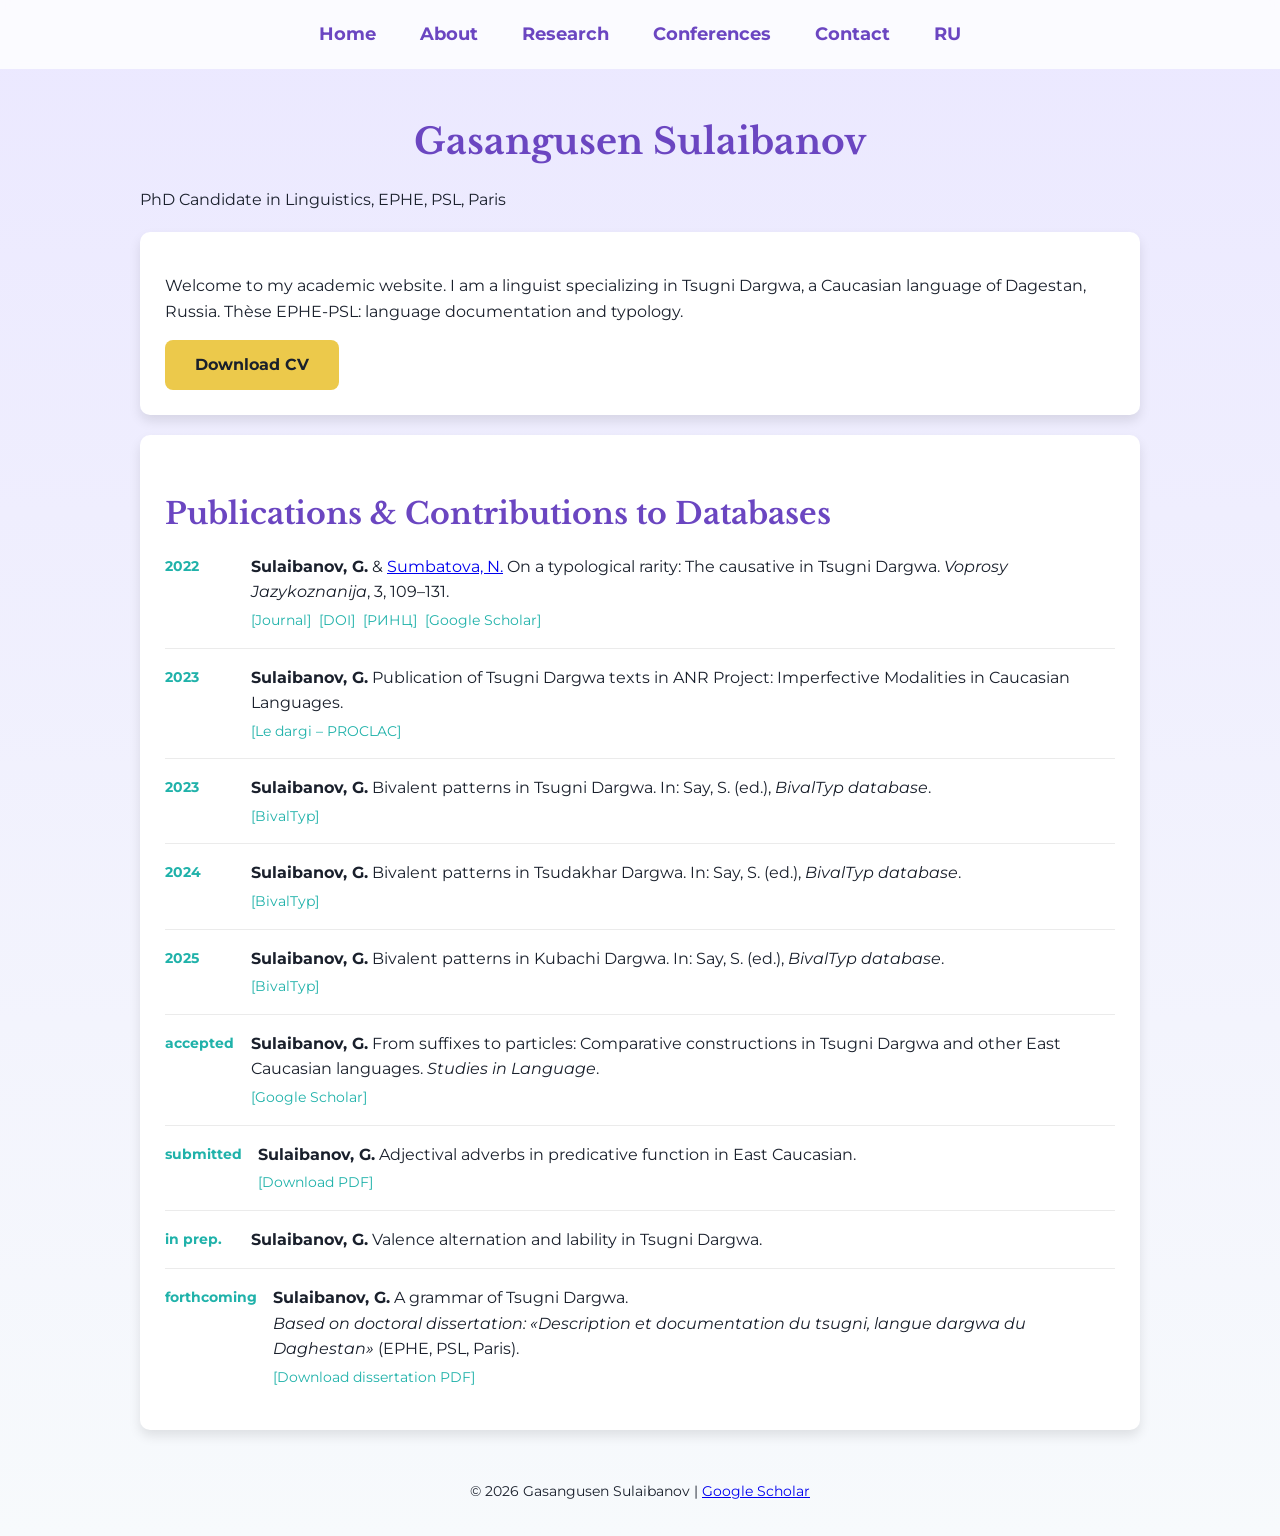
==== index.html @ 31220735 "Update index.html" ====
<!DOCTYPE html>
<html lang="en">
<head>
    <meta charset="UTF-8">
    <meta name="viewport" content="width=device-width, initial-scale=1.0">
    <title>Gasangusen Sulaibanov - Linguist, Tsugni Dargwa</title>
    <meta name="description" content="Gasangusen Sulaibanov PhD EPHE-PSL Paris Tsugni Dargwa linguist. Thèse documentation Dagestan. Publications causative Voprosy jazykoznanija BivalTyp Google Scholar 242 citations.">
    <meta name="keywords" content="Gasangusen Sulaibanov,Tsugni Dargwa,лингвист Дагестан,EPHE PSL,Восточно-Кавказские,Dargwa grammar">
    <meta property="og:title" content="Gasangusen Sulaibanov | Linguiste Tsugni Dargwa EPHE-PSL">
    <meta property="og:description" content="Doctorant EPHE-PSL thèse tsugni Daghestan. EPHE Paris linguist East Caucasian.">
    <meta property="og:url" content="https://gasik10.github.io/Gasangusen-Sulaibanov/">
    <link rel="canonical" href="https://gasik10.github.io/Gasangusen-Sulaibanov/">
    <link rel="stylesheet" href="css/style.css">
</head>
<body>
    <nav>
        <a href="index.html">Home</a>
        <a href="about.html">About</a>
        <a href="research.html">Research</a>
        <a href="conferences.html">Conferences</a>
        <a href="contact.html">Contact</a>
        <a href="#" class="lang">RU</a>
    </nav>
    <div class="container">
        <header>
            <h1>Gasangusen Sulaibanov</h1>
            <p>PhD Candidate in Linguistics, EPHE, PSL, Paris</p>
        </header>
        <main>
            <section class="card">
                <p>Welcome to my academic website. I am a linguist specializing in Tsugni Dargwa, a Caucasian language of Dagestan, Russia. Thèse EPHE-PSL: language documentation and typology.</p>
                <a href="cv.pdf" class="button">Download CV</a>
            </section>

            <section class="card" id="publications">
                <h2>Publications & Contributions to Databases</h2>
                <ul class="pub-list">

                    <li>
                        <span class="pub-year">2022</span>
                        <div class="pub-info">
                            <strong>Sulaibanov, G.</strong> &amp; <a href="https://vja.ruslang.ru/en/authors/2359" target="_blank">Sumbatova, N.</a> On a typological rarity: The causative in Tsugni Dargwa. <em>Voprosy Jazykoznanija</em>, 3, 109–131.
                            <div class="pub-links">
                                <a href="https://vja.ruslang.ru/en/archive/2022-3/109-131" target="_blank">[Journal]</a>
                                <a href="https://doi.org/10.31857/0373-658X.2022.3.109-131" target="_blank">[DOI]</a>
                                <a href="https://elibrary.ru/item.asp?id=48551007" target="_blank">[РИНЦ]</a>
                                <a href="https://scholar.google.com/citations?user=ktXs8KIAAAAJ" target="_blank">[Google Scholar]</a>
                            </div>
                        </div>
                    </li>

                    <li>
                        <span class="pub-year">2023</span>
                        <div class="pub-info">
                            <strong>Sulaibanov, G.</strong> Publication of Tsugni Dargwa texts in ANR Project: Imperfective Modalities in Caucasian Languages.
                            <div class="pub-links">
                                <a href="https://proclac.cnrs.fr/projets/projets-turcaucase/immocal/dargi/" target="_blank">[Le dargi – PROCLAC]</a>
                            </div>
                        </div>
                    </li>

                    <li>
                        <span class="pub-year">2023</span>
                        <div class="pub-info">
                            <strong>Sulaibanov, G.</strong> Bivalent patterns in Tsugni Dargwa. In: Say, S. (ed.), <em>BivalTyp database</em>.
                            <div class="pub-links">
                                <a href="https://bivaltyp.info/languages/descriptions/Dargwa_Tsugni.html" target="_blank">[BivalTyp]</a>
                            </div>
                        </div>
                    </li>

                    <li>
                        <span class="pub-year">2024</span>
                        <div class="pub-info">
                            <strong>Sulaibanov, G.</strong> Bivalent patterns in Tsudakhar Dargwa. In: Say, S. (ed.), <em>BivalTyp database</em>.
                            <div class="pub-links">
                                <a href="https://bivaltyp.info/languages/descriptions/Dargwa_Tsudakhar.html" target="_blank">[BivalTyp]</a>
                            </div>
                        </div>
                    </li>

                    <li>
                        <span class="pub-year">2025</span>
                        <div class="pub-info">
                            <strong>Sulaibanov, G.</strong> Bivalent patterns in Kubachi Dargwa. In: Say, S. (ed.), <em>BivalTyp database</em>.
                            <div class="pub-links">
                                <a href="https://bivaltyp.info/languages/descriptions/Dargwa_Kubachi.html" target="_blank">[BivalTyp]</a>
                            </div>
                        </div>
                    </li>

                    <li>
                        <span class="pub-year">accepted</span>
                        <div class="pub-info">
                            <strong>Sulaibanov, G.</strong> From suffixes to particles: Comparative constructions in Tsugni Dargwa and other East Caucasian languages. <em>Studies in Language</em>.
                            <div class="pub-links">
                                <a href="https://scholar.google.com/citations?user=ktXs8KIAAAAJ" target="_blank">[Google Scholar]</a>
                            </div>
                        </div>
                    </li>

                    <li>
                        <span class="pub-year">submitted</span>
                        <div class="pub-info">
                            <strong>Sulaibanov, G.</strong> Adjectival adverbs in predicative function in East Caucasian.
                            <div class="pub-links">
                                <a href="adjectival-adverbs.pdf" target="_blank">[Download PDF]</a>
                            </div>
                        </div>
                    </li>

                    <li>
                        <span class="pub-year">in prep.</span>
                        <div class="pub-info">
                            <strong>Sulaibanov, G.</strong> Valence alternation and lability in Tsugni Dargwa.
                        </div>
                    </li>

                    <li>
                        <span class="pub-year">forthcoming</span>
                        <div class="pub-info">
                            <strong>Sulaibanov, G.</strong> A grammar of Tsugni Dargwa.
                            <br><em>Based on doctoral dissertation: «Description et documentation du tsugni, langue dargwa du Daghestan»</em> (EPHE, PSL, Paris).
                            <div class="pub-links">
                                <a href="thesis.pdf" target="_blank">[Download dissertation PDF]</a>
                            </div>
                        </div>
                    </li>

                </ul>
            </section>
        </main>
        <footer>
            <p>© 2026 Gasangusen Sulaibanov | <a href="https://scholar.google.com/citations?user=ktXs8KIAAAAJ">Google Scholar</a></p>
        </footer>
    </div>

    <style>
        #publications h2 { margin-bottom: 1rem; }
        .pub-list { list-style:none; padding:0; display:flex; flex-direction:column; gap:1rem; }
        .pub-list li { display:flex; gap:1rem; padding-bottom:1rem; border-bottom:1px solid rgba(0,0,0,0.08); }
        .pub-list li:last-child { border-bottom:none; padding-bottom:0; }
        .pub-year { font-weight:bold; color:#20b2aa; min-width:70px; padding-top:2px; font-size:0.85rem; }
        .pub-info { flex:1; line-height:1.6; }
        .pub-links { margin-top:0.3rem; display:flex; gap:0.5rem; flex-wrap:wrap; }
        .pub-links a { font-size:0.85rem; color:#20b2aa; text-decoration:none; }
        .pub-links a:hover { text-decoration:underline; }
    </style>
</body>
</html>
---- css/style.css ----
/* Подключаем Google Fonts */
@import url('https://fonts.googleapis.com/css2?family=Montserrat:wght@400;700&family=Libre+Baskerville:wght@400;700&display=swap');

/* Общие стили */
body {
    font-family: 'Montserrat', sans-serif;
    background: linear-gradient(to bottom, #EBE8FF, #F7FAFC);
    color: #1A202C;
    margin: 0;
    padding: 0;
    line-height: 1.6;
}

/* Контейнер */
.container {
    max-width: 1000px;
    margin: 0 auto;
    padding: 20px;
}

/* Заголовки */
h1, h2 {
    font-family: 'Libre Baskerville', serif;
    color: #6B46C1;
}
h1 {
    font-size: 36px;
    text-align: center;
    margin-bottom: 10px;
}
h2 {
    font-size: 30px;
    margin-top: 30px;
}

/* Навигация */
nav {
    text-align: center;
    padding: 20px 0;
    background: rgba(255, 255, 255, 0.8);
    backdrop-filter: blur(5px);
    -webkit-backdrop-filter: blur(5px);
    position: sticky;
    top: 0;
    z-index: 100;
}
nav a {
    font-family: 'Montserrat', sans-serif;
    color: #6B46C1;
    text-decoration: none;
    margin: 0 20px;
    font-size: 18px;
    font-weight: 700;
    transition: color 0.3s, border-bottom 0.3s;
}
nav a:hover {
    color: #9F7AEA;
    border-bottom: 2px solid #9F7AEA;
}

/* Кнопка */
.button {
    display: inline-block;
    background-color: #ECC94B;
    color: #1A202C;
    padding: 12px 30px;
    border-radius: 8px;
    text-decoration: none;
    font-family: 'Montserrat', sans-serif;
    font-weight: 700;
    transition: background-color 0.3s, transform 0.2s, box-shadow 0.3s;
}
.button:hover {
    background-color: #F6E05E;
    transform: scale(1.05);
    box-shadow: 0 4px 12px rgba(0, 0, 0, 0.2);
}

/* Карточки */
.card {
    background-color: #FFFFFF;
    padding: 25px;
    margin: 20px 0;
    border-radius: 10px;
    box-shadow: 0 6px 12px rgba(0, 0, 0, 0.1);
}

/* Футер */
footer {
    text-align: center;
    margin-top: 50px;
    color: #1A202C;
    font-size: 14px;
}

/* Мобильная версия */
@media (max-width: 600px) {
    .container {
        padding: 15px;
    }
    nav {
        display: flex;
        flex-direction: column;
        padding: 15px;
    }
    nav a {
        margin: 10px 0;
        font-size: 16px;
    }
    h1 {
        font-size: 32px;
    }
    h2 {
        font-size: 26px;
    }
    .button {
        width: 100%;
        text-align: center;
        padding: 12px;
    }
    .card {
        padding: 15px;
    }
}
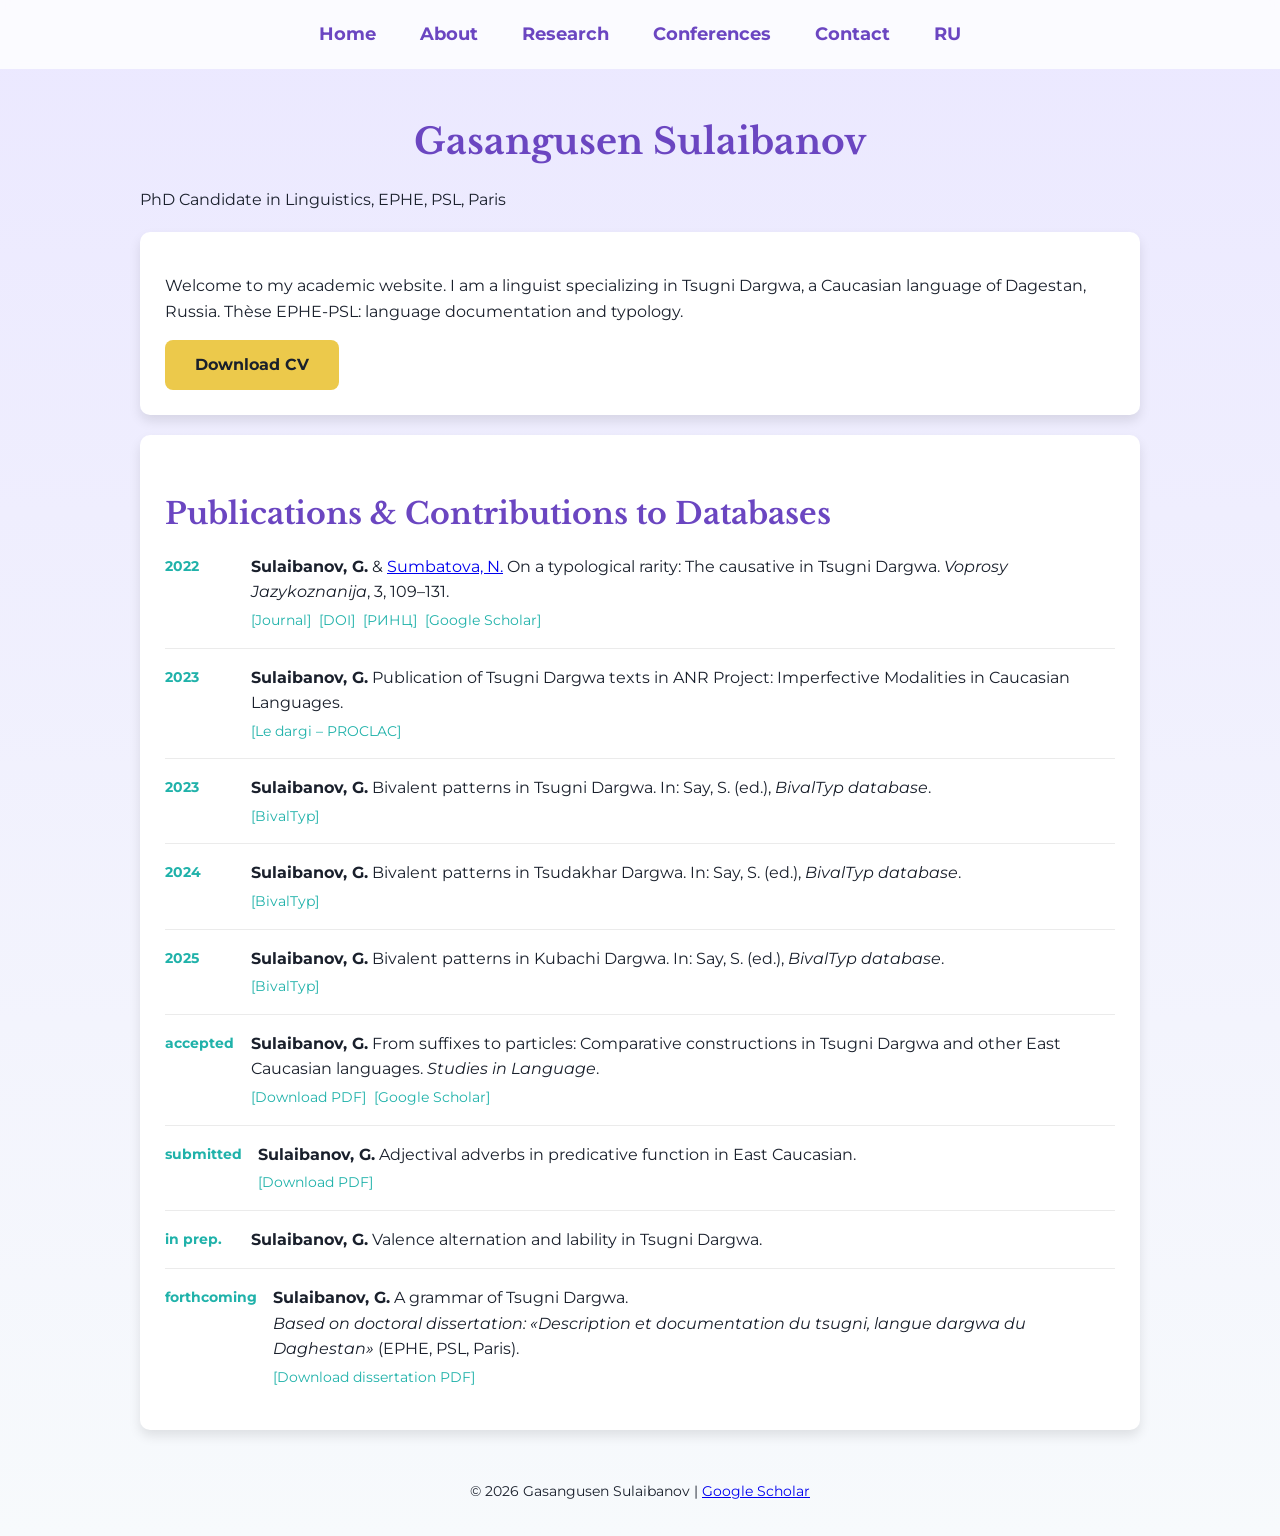
==== commit c83154c3: "Add download link for comparative constructions PDF" ====
--- a/index.html
+++ b/index.html
@@ -94,6 +94,7 @@
                         <div class="pub-info">
                             <strong>Sulaibanov, G.</strong> From suffixes to particles: Comparative constructions in Tsugni Dargwa and other East Caucasian languages. <em>Studies in Language</em>.
                             <div class="pub-links">
+                                <a href="comparative-constructions.pdf" target="_blank">[Download PDF]</a>
                                 <a href="https://scholar.google.com/citations?user=ktXs8KIAAAAJ" target="_blank">[Google Scholar]</a>
                             </div>
                         </div>
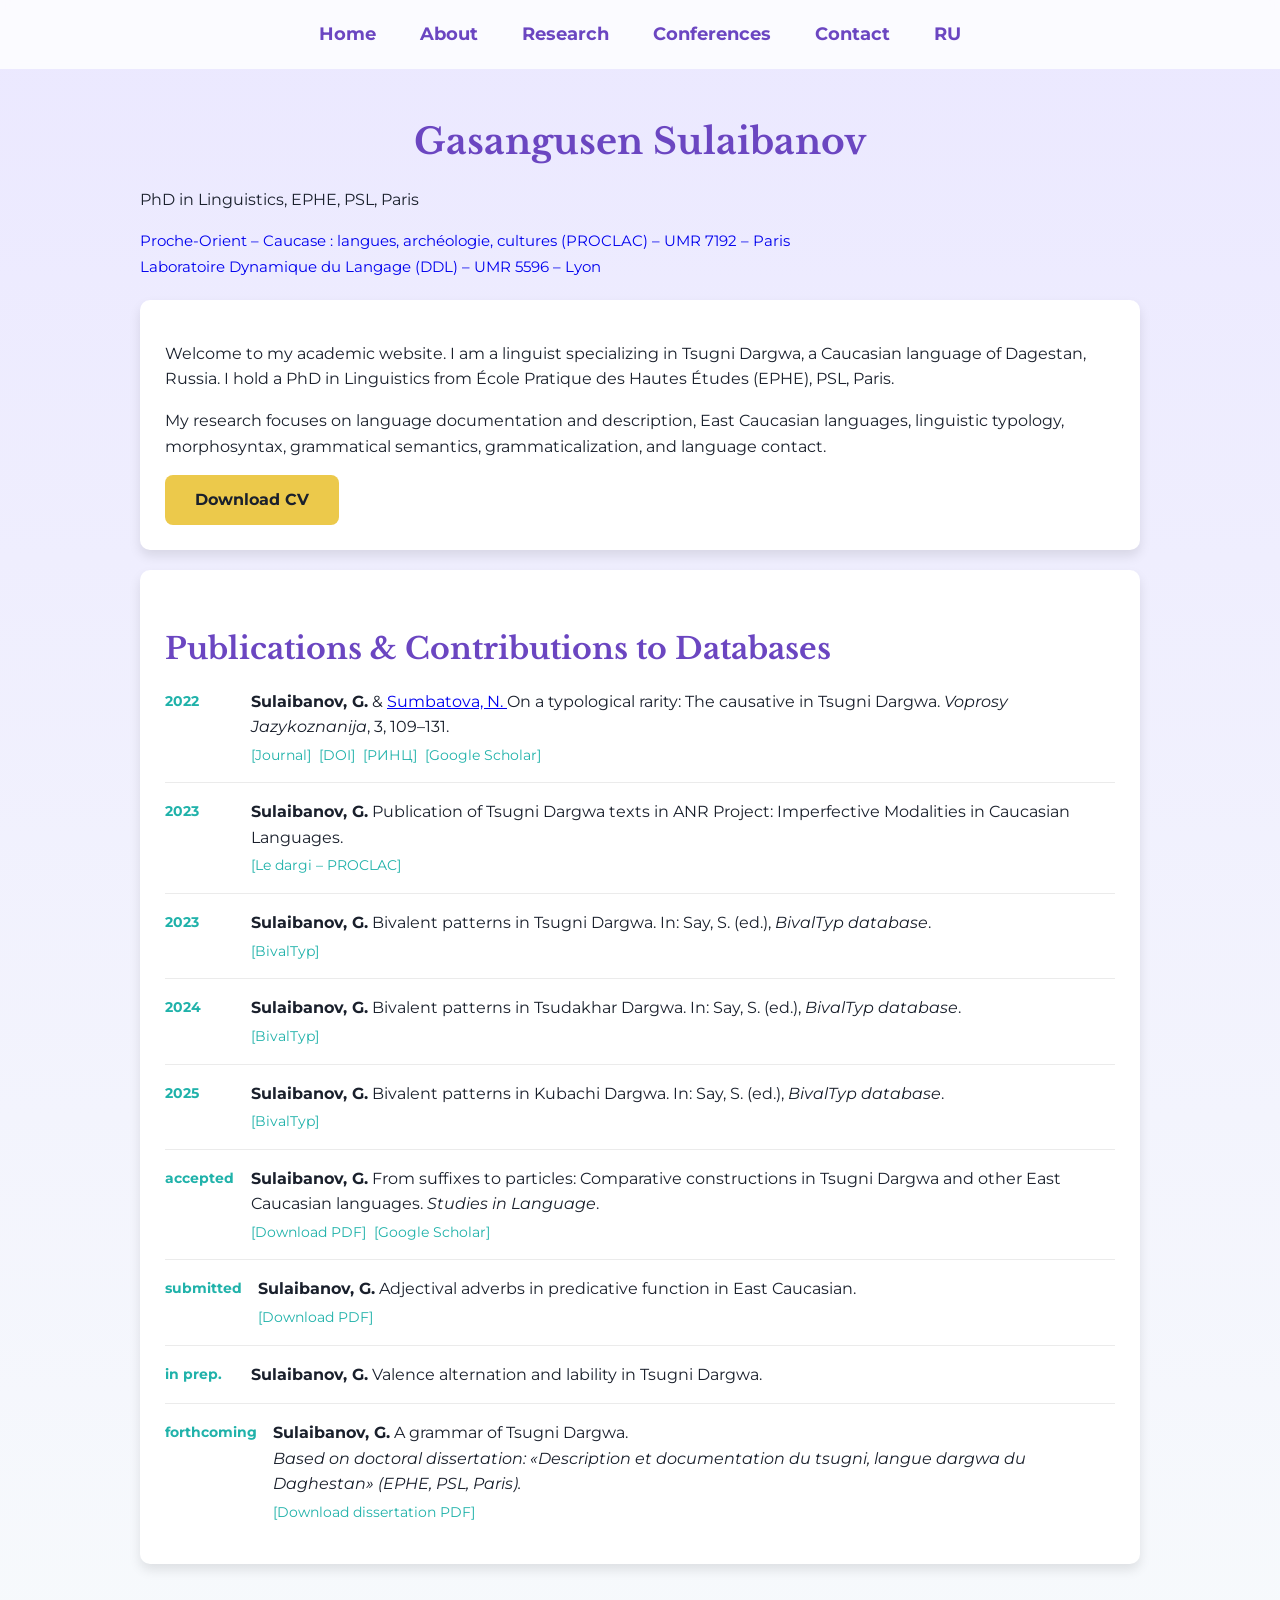
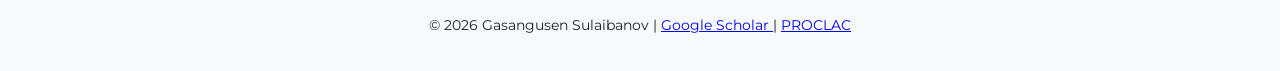
==== commit dab4615c: "Enhance SEO and update publication details in index.html Updated meta tags for better SEO and clarit" ====
--- a/index.html
+++ b/index.html
@@ -3,16 +3,26 @@
 <head>
     <meta charset="UTF-8">
     <meta name="viewport" content="width=device-width, initial-scale=1.0">
+
     <title>Gasangusen Sulaibanov - Linguist, Tsugni Dargwa</title>
-    <meta name="description" content="Gasangusen Sulaibanov PhD EPHE-PSL Paris Tsugni Dargwa linguist. Thèse documentation Dagestan. Publications causative Voprosy jazykoznanija BivalTyp Google Scholar 242 citations.">
-    <meta name="keywords" content="Gasangusen Sulaibanov,Tsugni Dargwa,лингвист Дагестан,EPHE PSL,Восточно-Кавказские,Dargwa grammar">
-    <meta property="og:title" content="Gasangusen Sulaibanov | Linguiste Tsugni Dargwa EPHE-PSL">
-    <meta property="og:description" content="Doctorant EPHE-PSL thèse tsugni Daghestan. EPHE Paris linguist East Caucasian.">
+
+    <meta name="description" content="Gasangusen Sulaibanov, PhD in Linguistics, EPHE, PSL, Paris. Linguist specializing in Tsugni Dargwa and East Caucasian languages. Affiliated with PROCLAC (UMR 7192), Paris, and Laboratoire Dynamique du Langage (DDL, UMR 5596), Lyon.">
+
+    <meta name="keywords" content="Gasangusen Sulaibanov, Tsugni Dargwa, linguist, Dagestan, EPHE, PSL, PROCLAC, DDL, East Caucasian languages, Dargwa grammar, language documentation">
+
+    <meta property="og:title" content="Gasangusen Sulaibanov | Linguist, Tsugni Dargwa">
+
+    <meta property="og:description" content="Gasangusen Sulaibanov, PhD in Linguistics, EPHE, PSL, Paris. Research on Tsugni Dargwa, East Caucasian languages, language documentation and linguistic typology.">
+
     <meta property="og:url" content="https://gasik10.github.io/Gasangusen-Sulaibanov/">
+
     <link rel="canonical" href="https://gasik10.github.io/Gasangusen-Sulaibanov/">
+
     <link rel="stylesheet" href="css/style.css">
 </head>
+
 <body>
+
     <nav>
         <a href="index.html">Home</a>
         <a href="about.html">About</a>
@@ -21,131 +31,320 @@
         <a href="contact.html">Contact</a>
         <a href="#" class="lang">RU</a>
     </nav>
+
     <div class="container">
+
         <header>
             <h1>Gasangusen Sulaibanov</h1>
-            <p>PhD Candidate in Linguistics, EPHE, PSL, Paris</p>
+
+            <p>
+                PhD in Linguistics, EPHE, PSL, Paris
+            </p>
+
+            <p class="affiliations">
+                <a href="https://proclac.cnrs.fr/" target="_blank" rel="noopener noreferrer">
+                    Proche-Orient – Caucase : langues, archéologie, cultures (PROCLAC) – UMR 7192 – Paris
+                </a>
+                <br>
+
+                <a href="https://ddl.cnrs.fr/" target="_blank" rel="noopener noreferrer">
+                    Laboratoire Dynamique du Langage (DDL) – UMR 5596 – Lyon
+                </a>
+            </p>
         </header>
+
         <main>
+
             <section class="card">
-                <p>Welcome to my academic website. I am a linguist specializing in Tsugni Dargwa, a Caucasian language of Dagestan, Russia. Thèse EPHE-PSL: language documentation and typology.</p>
+
+                <p>
+                    Welcome to my academic website. I am a linguist specializing in Tsugni Dargwa,
+                    a Caucasian language of Dagestan, Russia. I hold a PhD in Linguistics from
+                    École Pratique des Hautes Études (EPHE), PSL, Paris.
+                </p>
+
+                <p>
+                    My research focuses on language documentation and description, East Caucasian
+                    languages, linguistic typology, morphosyntax, grammatical semantics,
+                    grammaticalization, and language contact.
+                </p>
+
                 <a href="cv.pdf" class="button">Download CV</a>
+
             </section>
 
+
             <section class="card" id="publications">
+
                 <h2>Publications & Contributions to Databases</h2>
+
                 <ul class="pub-list">
 
                     <li>
                         <span class="pub-year">2022</span>
-                        <div class="pub-info">
-                            <strong>Sulaibanov, G.</strong> &amp; <a href="https://vja.ruslang.ru/en/authors/2359" target="_blank">Sumbatova, N.</a> On a typological rarity: The causative in Tsugni Dargwa. <em>Voprosy Jazykoznanija</em>, 3, 109–131.
-                            <div class="pub-links">
-                                <a href="https://vja.ruslang.ru/en/archive/2022-3/109-131" target="_blank">[Journal]</a>
-                                <a href="https://doi.org/10.31857/0373-658X.2022.3.109-131" target="_blank">[DOI]</a>
-                                <a href="https://elibrary.ru/item.asp?id=48551007" target="_blank">[РИНЦ]</a>
-                                <a href="https://scholar.google.com/citations?user=ktXs8KIAAAAJ" target="_blank">[Google Scholar]</a>
-                            </div>
-                        </div>
-                    </li>
+
+                        <div class="pub-info">
+                            <strong>Sulaibanov, G.</strong> &amp;
+                            <a href="https://vja.ruslang.ru/en/authors/2359" target="_blank" rel="noopener noreferrer">
+                                Sumbatova, N.
+                            </a>
+                            On a typological rarity: The causative in Tsugni Dargwa.
+                            <em>Voprosy Jazykoznanija</em>, 3, 109–131.
+
+                            <div class="pub-links">
+                                <a href="https://vja.ruslang.ru/en/archive/2022-3/109-131" target="_blank" rel="noopener noreferrer">
+                                    [Journal]
+                                </a>
+
+                                <a href="https://doi.org/10.31857/0373-658X.2022.3.109-131" target="_blank" rel="noopener noreferrer">
+                                    [DOI]
+                                </a>
+
+                                <a href="https://elibrary.ru/item.asp?id=48551007" target="_blank" rel="noopener noreferrer">
+                                    [РИНЦ]
+                                </a>
+
+                                <a href="https://scholar.google.com/citations?user=ktXs8KIAAAAJ" target="_blank" rel="noopener noreferrer">
+                                    [Google Scholar]
+                                </a>
+                            </div>
+                        </div>
+                    </li>
+
 
                     <li>
                         <span class="pub-year">2023</span>
-                        <div class="pub-info">
-                            <strong>Sulaibanov, G.</strong> Publication of Tsugni Dargwa texts in ANR Project: Imperfective Modalities in Caucasian Languages.
-                            <div class="pub-links">
-                                <a href="https://proclac.cnrs.fr/projets/projets-turcaucase/immocal/dargi/" target="_blank">[Le dargi – PROCLAC]</a>
-                            </div>
-                        </div>
-                    </li>
+
+                        <div class="pub-info">
+                            <strong>Sulaibanov, G.</strong>
+                            Publication of Tsugni Dargwa texts in ANR Project:
+                            Imperfective Modalities in Caucasian Languages.
+
+                            <div class="pub-links">
+                                <a href="https://proclac.cnrs.fr/projets/projets-turcaucase/immocal/dargi/" target="_blank" rel="noopener noreferrer">
+                                    [Le dargi – PROCLAC]
+                                </a>
+                            </div>
+                        </div>
+                    </li>
+
 
                     <li>
                         <span class="pub-year">2023</span>
-                        <div class="pub-info">
-                            <strong>Sulaibanov, G.</strong> Bivalent patterns in Tsugni Dargwa. In: Say, S. (ed.), <em>BivalTyp database</em>.
-                            <div class="pub-links">
-                                <a href="https://bivaltyp.info/languages/descriptions/Dargwa_Tsugni.html" target="_blank">[BivalTyp]</a>
-                            </div>
-                        </div>
-                    </li>
+
+                        <div class="pub-info">
+                            <strong>Sulaibanov, G.</strong>
+                            Bivalent patterns in Tsugni Dargwa.
+                            In: Say, S. (ed.), <em>BivalTyp database</em>.
+
+                            <div class="pub-links">
+                                <a href="https://bivaltyp.info/languages/descriptions/Dargwa_Tsugni.html" target="_blank" rel="noopener noreferrer">
+                                    [BivalTyp]
+                                </a>
+                            </div>
+                        </div>
+                    </li>
+
 
                     <li>
                         <span class="pub-year">2024</span>
-                        <div class="pub-info">
-                            <strong>Sulaibanov, G.</strong> Bivalent patterns in Tsudakhar Dargwa. In: Say, S. (ed.), <em>BivalTyp database</em>.
-                            <div class="pub-links">
-                                <a href="https://bivaltyp.info/languages/descriptions/Dargwa_Tsudakhar.html" target="_blank">[BivalTyp]</a>
-                            </div>
-                        </div>
-                    </li>
+
+                        <div class="pub-info">
+                            <strong>Sulaibanov, G.</strong>
+                            Bivalent patterns in Tsudakhar Dargwa.
+                            In: Say, S. (ed.), <em>BivalTyp database</em>.
+
+                            <div class="pub-links">
+                                <a href="https://bivaltyp.info/languages/descriptions/Dargwa_Tsudakhar.html" target="_blank" rel="noopener noreferrer">
+                                    [BivalTyp]
+                                </a>
+                            </div>
+                        </div>
+                    </li>
+
 
                     <li>
                         <span class="pub-year">2025</span>
-                        <div class="pub-info">
-                            <strong>Sulaibanov, G.</strong> Bivalent patterns in Kubachi Dargwa. In: Say, S. (ed.), <em>BivalTyp database</em>.
-                            <div class="pub-links">
-                                <a href="https://bivaltyp.info/languages/descriptions/Dargwa_Kubachi.html" target="_blank">[BivalTyp]</a>
-                            </div>
-                        </div>
-                    </li>
+
+                        <div class="pub-info">
+                            <strong>Sulaibanov, G.</strong>
+                            Bivalent patterns in Kubachi Dargwa.
+                            In: Say, S. (ed.), <em>BivalTyp database</em>.
+
+                            <div class="pub-links">
+                                <a href="https://bivaltyp.info/languages/descriptions/Dargwa_Kubachi.html" target="_blank" rel="noopener noreferrer">
+                                    [BivalTyp]
+                                </a>
+                            </div>
+                        </div>
+                    </li>
+
 
                     <li>
                         <span class="pub-year">accepted</span>
-                        <div class="pub-info">
-                            <strong>Sulaibanov, G.</strong> From suffixes to particles: Comparative constructions in Tsugni Dargwa and other East Caucasian languages. <em>Studies in Language</em>.
-                            <div class="pub-links">
-                                <a href="comparative-constructions.pdf" target="_blank">[Download PDF]</a>
-                                <a href="https://scholar.google.com/citations?user=ktXs8KIAAAAJ" target="_blank">[Google Scholar]</a>
-                            </div>
-                        </div>
-                    </li>
+
+                        <div class="pub-info">
+                            <strong>Sulaibanov, G.</strong>
+                            From suffixes to particles: Comparative constructions in Tsugni Dargwa
+                            and other East Caucasian languages.
+                            <em>Studies in Language</em>.
+
+                            <div class="pub-links">
+                                <a href="comparative-constructions.pdf" target="_blank" rel="noopener noreferrer">
+                                    [Download PDF]
+                                </a>
+
+                                <a href="https://scholar.google.com/citations?user=ktXs8KIAAAAJ" target="_blank" rel="noopener noreferrer">
+                                    [Google Scholar]
+                                </a>
+                            </div>
+                        </div>
+                    </li>
+
 
                     <li>
                         <span class="pub-year">submitted</span>
-                        <div class="pub-info">
-                            <strong>Sulaibanov, G.</strong> Adjectival adverbs in predicative function in East Caucasian.
-                            <div class="pub-links">
-                                <a href="adjectival-adverbs.pdf" target="_blank">[Download PDF]</a>
-                            </div>
-                        </div>
-                    </li>
+
+                        <div class="pub-info">
+                            <strong>Sulaibanov, G.</strong>
+                            Adjectival adverbs in predicative function in East Caucasian.
+
+                            <div class="pub-links">
+                                <a href="adjectival-adverbs.pdf" target="_blank" rel="noopener noreferrer">
+                                    [Download PDF]
+                                </a>
+                            </div>
+                        </div>
+                    </li>
+
 
                     <li>
                         <span class="pub-year">in prep.</span>
-                        <div class="pub-info">
-                            <strong>Sulaibanov, G.</strong> Valence alternation and lability in Tsugni Dargwa.
-                        </div>
-                    </li>
+
+                        <div class="pub-info">
+                            <strong>Sulaibanov, G.</strong>
+                            Valence alternation and lability in Tsugni Dargwa.
+                        </div>
+                    </li>
+
 
                     <li>
                         <span class="pub-year">forthcoming</span>
-                        <div class="pub-info">
-                            <strong>Sulaibanov, G.</strong> A grammar of Tsugni Dargwa.
-                            <br><em>Based on doctoral dissertation: «Description et documentation du tsugni, langue dargwa du Daghestan»</em> (EPHE, PSL, Paris).
-                            <div class="pub-links">
-                                <a href="thesis.pdf" target="_blank">[Download dissertation PDF]</a>
+
+                        <div class="pub-info">
+                            <strong>Sulaibanov, G.</strong>
+                            A grammar of Tsugni Dargwa.
+
+                            <br>
+
+                            <em>
+                                Based on doctoral dissertation:
+                                «Description et documentation du tsugni, langue dargwa du Daghestan»
+                                (EPHE, PSL, Paris).
+                            </em>
+
+                            <div class="pub-links">
+                                <a href="thesis.pdf" target="_blank" rel="noopener noreferrer">
+                                    [Download dissertation PDF]
+                                </a>
                             </div>
                         </div>
                     </li>
 
                 </ul>
+
             </section>
+
         </main>
+
+
         <footer>
-            <p>© 2026 Gasangusen Sulaibanov | <a href="https://scholar.google.com/citations?user=ktXs8KIAAAAJ">Google Scholar</a></p>
+            <p>
+                © 2026 Gasangusen Sulaibanov |
+                <a href="https://scholar.google.com/citations?user=ktXs8KIAAAAJ" target="_blank" rel="noopener noreferrer">
+                    Google Scholar
+                </a>
+                |
+                <a href="https://proclac.cnrs.fr/author/gsulaibanov/" target="_blank" rel="noopener noreferrer">
+                    PROCLAC
+                </a>
+            </p>
         </footer>
+
     </div>
 
+
     <style>
-        #publications h2 { margin-bottom: 1rem; }
-        .pub-list { list-style:none; padding:0; display:flex; flex-direction:column; gap:1rem; }
-        .pub-list li { display:flex; gap:1rem; padding-bottom:1rem; border-bottom:1px solid rgba(0,0,0,0.08); }
-        .pub-list li:last-child { border-bottom:none; padding-bottom:0; }
-        .pub-year { font-weight:bold; color:#20b2aa; min-width:70px; padding-top:2px; font-size:0.85rem; }
-        .pub-info { flex:1; line-height:1.6; }
-        .pub-links { margin-top:0.3rem; display:flex; gap:0.5rem; flex-wrap:wrap; }
-        .pub-links a { font-size:0.85rem; color:#20b2aa; text-decoration:none; }
-        .pub-links a:hover { text-decoration:underline; }
+
+        .affiliations {
+            margin-top: 0.5rem;
+            font-size: 0.95rem;
+            line-height: 1.7;
+        }
+
+        .affiliations a {
+            text-decoration: none;
+        }
+
+        .affiliations a:hover {
+            text-decoration: underline;
+        }
+
+        #publications h2 {
+            margin-bottom: 1rem;
+        }
+
+        .pub-list {
+            list-style: none;
+            padding: 0;
+            display: flex;
+            flex-direction: column;
+            gap: 1rem;
+        }
+
+        .pub-list li {
+            display: flex;
+            gap: 1rem;
+            padding-bottom: 1rem;
+            border-bottom: 1px solid rgba(0,0,0,0.08);
+        }
+
+        .pub-list li:last-child {
+            border-bottom: none;
+            padding-bottom: 0;
+        }
+
+        .pub-year {
+            font-weight: bold;
+            color: #20b2aa;
+            min-width: 70px;
+            padding-top: 2px;
+            font-size: 0.85rem;
+        }
+
+        .pub-info {
+            flex: 1;
+            line-height: 1.6;
+        }
+
+        .pub-links {
+            margin-top: 0.3rem;
+            display: flex;
+            gap: 0.5rem;
+            flex-wrap: wrap;
+        }
+
+        .pub-links a {
+            font-size: 0.85rem;
+            color: #20b2aa;
+            text-decoration: none;
+        }
+
+        .pub-links a:hover {
+            text-decoration: underline;
+        }
+
     </style>
+
 </body>
 </html>
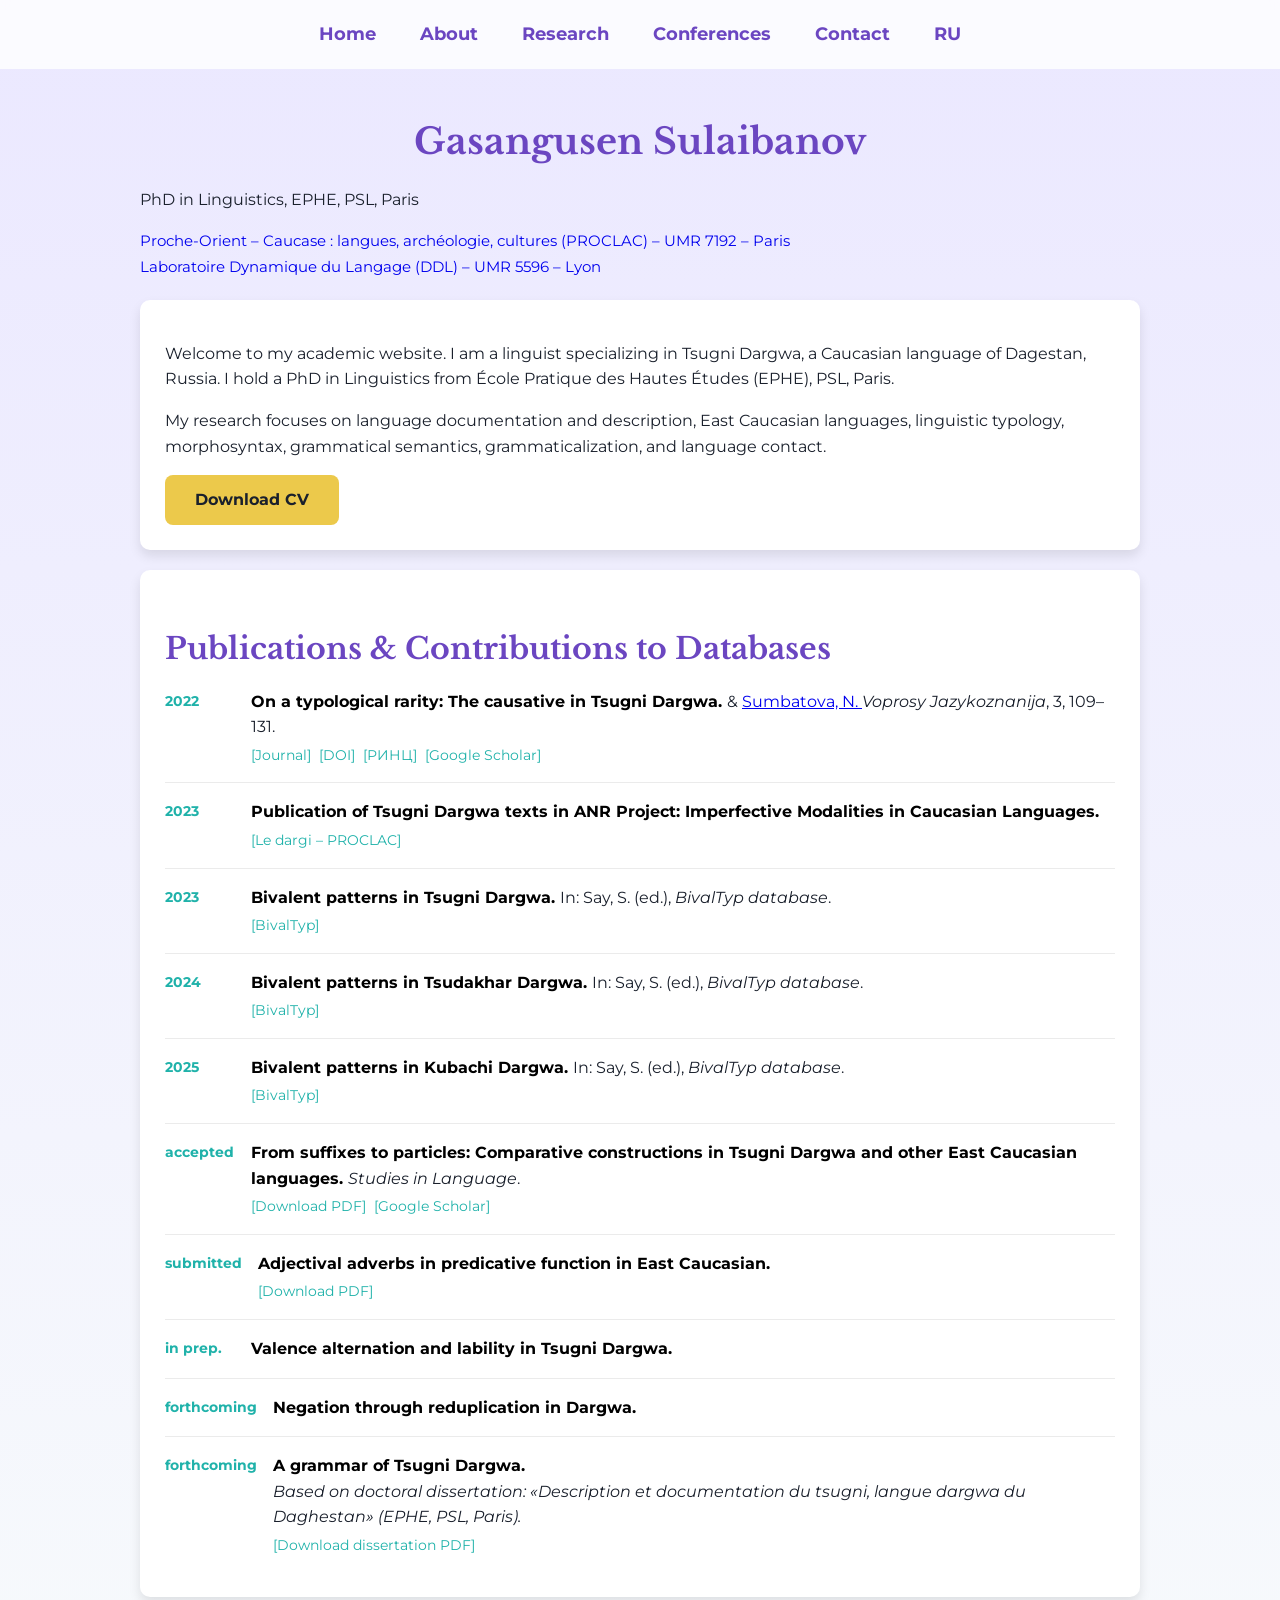
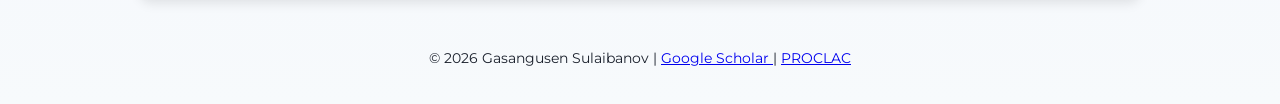
==== commit 96f3a980: "Refactor HTML structure and update publication links" ====
--- a/index.html
+++ b/index.html
@@ -42,16 +42,21 @@
             </p>
 
             <p class="affiliations">
-                <a href="https://proclac.cnrs.fr/" target="_blank" rel="noopener noreferrer">
+                <a href="https://proclac.cnrs.fr/"
+                   target="_blank"
+                   rel="noopener noreferrer">
                     Proche-Orient – Caucase : langues, archéologie, cultures (PROCLAC) – UMR 7192 – Paris
                 </a>
                 <br>
 
-                <a href="https://ddl.cnrs.fr/" target="_blank" rel="noopener noreferrer">
+                <a href="https://ddl.cnrs.fr/"
+                   target="_blank"
+                   rel="noopener noreferrer">
                     Laboratoire Dynamique du Langage (DDL) – UMR 5596 – Lyon
                 </a>
             </p>
         </header>
+
 
         <main>
 
@@ -84,29 +89,47 @@
                         <span class="pub-year">2022</span>
 
                         <div class="pub-info">
-                            <strong>Sulaibanov, G.</strong> &amp;
-                            <a href="https://vja.ruslang.ru/en/authors/2359" target="_blank" rel="noopener noreferrer">
+
+                            <strong class="publication-title">
+                                On a typological rarity: The causative in Tsugni Dargwa.
+                            </strong>
+
+                            &amp;
+
+                            <a href="https://vja.ruslang.ru/en/authors/2359"
+                               target="_blank"
+                               rel="noopener noreferrer">
                                 Sumbatova, N.
                             </a>
-                            On a typological rarity: The causative in Tsugni Dargwa.
+
                             <em>Voprosy Jazykoznanija</em>, 3, 109–131.
 
                             <div class="pub-links">
-                                <a href="https://vja.ruslang.ru/en/archive/2022-3/109-131" target="_blank" rel="noopener noreferrer">
+
+                                <a href="https://vja.ruslang.ru/en/archive/2022-3/109-131"
+                                   target="_blank"
+                                   rel="noopener noreferrer">
                                     [Journal]
                                 </a>
 
-                                <a href="https://doi.org/10.31857/0373-658X.2022.3.109-131" target="_blank" rel="noopener noreferrer">
+                                <a href="https://doi.org/10.31857/0373-658X.2022.3.109-131"
+                                   target="_blank"
+                                   rel="noopener noreferrer">
                                     [DOI]
                                 </a>
 
-                                <a href="https://elibrary.ru/item.asp?id=48551007" target="_blank" rel="noopener noreferrer">
+                                <a href="https://elibrary.ru/item.asp?id=48551007"
+                                   target="_blank"
+                                   rel="noopener noreferrer">
                                     [РИНЦ]
                                 </a>
 
-                                <a href="https://scholar.google.com/citations?user=ktXs8KIAAAAJ" target="_blank" rel="noopener noreferrer">
+                                <a href="https://scholar.google.com/citations?user=ktXs8KIAAAAJ"
+                                   target="_blank"
+                                   rel="noopener noreferrer">
                                     [Google Scholar]
                                 </a>
+
                             </div>
                         </div>
                     </li>
@@ -116,15 +139,22 @@
                         <span class="pub-year">2023</span>
 
                         <div class="pub-info">
-                            <strong>Sulaibanov, G.</strong>
-                            Publication of Tsugni Dargwa texts in ANR Project:
-                            Imperfective Modalities in Caucasian Languages.
-
-                            <div class="pub-links">
-                                <a href="https://proclac.cnrs.fr/projets/projets-turcaucase/immocal/dargi/" target="_blank" rel="noopener noreferrer">
+
+                            <strong class="publication-title">
+                                Publication of Tsugni Dargwa texts in ANR Project:
+                                Imperfective Modalities in Caucasian Languages.
+                            </strong>
+
+                            <div class="pub-links">
+
+                                <a href="https://proclac.cnrs.fr/projets/projets-turcaucase/immocal/dargi/"
+                                   target="_blank"
+                                   rel="noopener noreferrer">
                                     [Le dargi – PROCLAC]
                                 </a>
-                            </div>
+
+                            </div>
+
                         </div>
                     </li>
 
@@ -133,15 +163,24 @@
                         <span class="pub-year">2023</span>
 
                         <div class="pub-info">
-                            <strong>Sulaibanov, G.</strong>
-                            Bivalent patterns in Tsugni Dargwa.
-                            In: Say, S. (ed.), <em>BivalTyp database</em>.
-
-                            <div class="pub-links">
-                                <a href="https://bivaltyp.info/languages/descriptions/Dargwa_Tsugni.html" target="_blank" rel="noopener noreferrer">
+
+                            <strong class="publication-title">
+                                Bivalent patterns in Tsugni Dargwa.
+                            </strong>
+
+                            In: Say, S. (ed.),
+                            <em>BivalTyp database</em>.
+
+                            <div class="pub-links">
+
+                                <a href="https://bivaltyp.info/languages/descriptions/Dargwa_Tsugni.html"
+                                   target="_blank"
+                                   rel="noopener noreferrer">
                                     [BivalTyp]
                                 </a>
-                            </div>
+
+                            </div>
+
                         </div>
                     </li>
 
@@ -150,15 +189,24 @@
                         <span class="pub-year">2024</span>
 
                         <div class="pub-info">
-                            <strong>Sulaibanov, G.</strong>
-                            Bivalent patterns in Tsudakhar Dargwa.
-                            In: Say, S. (ed.), <em>BivalTyp database</em>.
-
-                            <div class="pub-links">
-                                <a href="https://bivaltyp.info/languages/descriptions/Dargwa_Tsudakhar.html" target="_blank" rel="noopener noreferrer">
+
+                            <strong class="publication-title">
+                                Bivalent patterns in Tsudakhar Dargwa.
+                            </strong>
+
+                            In: Say, S. (ed.),
+                            <em>BivalTyp database</em>.
+
+                            <div class="pub-links">
+
+                                <a href="https://bivaltyp.info/languages/descriptions/Dargwa_Tsudakhar.html"
+                                   target="_blank"
+                                   rel="noopener noreferrer">
                                     [BivalTyp]
                                 </a>
-                            </div>
+
+                            </div>
+
                         </div>
                     </li>
 
@@ -167,15 +215,24 @@
                         <span class="pub-year">2025</span>
 
                         <div class="pub-info">
-                            <strong>Sulaibanov, G.</strong>
-                            Bivalent patterns in Kubachi Dargwa.
-                            In: Say, S. (ed.), <em>BivalTyp database</em>.
-
-                            <div class="pub-links">
-                                <a href="https://bivaltyp.info/languages/descriptions/Dargwa_Kubachi.html" target="_blank" rel="noopener noreferrer">
+
+                            <strong class="publication-title">
+                                Bivalent patterns in Kubachi Dargwa.
+                            </strong>
+
+                            In: Say, S. (ed.),
+                            <em>BivalTyp database</em>.
+
+                            <div class="pub-links">
+
+                                <a href="https://bivaltyp.info/languages/descriptions/Dargwa_Kubachi.html"
+                                   target="_blank"
+                                   rel="noopener noreferrer">
                                     [BivalTyp]
                                 </a>
-                            </div>
+
+                            </div>
+
                         </div>
                     </li>
 
@@ -184,20 +241,30 @@
                         <span class="pub-year">accepted</span>
 
                         <div class="pub-info">
-                            <strong>Sulaibanov, G.</strong>
-                            From suffixes to particles: Comparative constructions in Tsugni Dargwa
-                            and other East Caucasian languages.
+
+                            <strong class="publication-title">
+                                From suffixes to particles: Comparative constructions in Tsugni Dargwa
+                                and other East Caucasian languages.
+                            </strong>
+
                             <em>Studies in Language</em>.
 
                             <div class="pub-links">
-                                <a href="comparative-constructions.pdf" target="_blank" rel="noopener noreferrer">
+
+                                <a href="comparative-constructions.pdf"
+                                   target="_blank"
+                                   rel="noopener noreferrer">
                                     [Download PDF]
                                 </a>
 
-                                <a href="https://scholar.google.com/citations?user=ktXs8KIAAAAJ" target="_blank" rel="noopener noreferrer">
+                                <a href="https://scholar.google.com/citations?user=ktXs8KIAAAAJ"
+                                   target="_blank"
+                                   rel="noopener noreferrer">
                                     [Google Scholar]
                                 </a>
-                            </div>
+
+                            </div>
+
                         </div>
                     </li>
 
@@ -206,14 +273,21 @@
                         <span class="pub-year">submitted</span>
 
                         <div class="pub-info">
-                            <strong>Sulaibanov, G.</strong>
-                            Adjectival adverbs in predicative function in East Caucasian.
-
-                            <div class="pub-links">
-                                <a href="adjectival-adverbs.pdf" target="_blank" rel="noopener noreferrer">
+
+                            <strong class="publication-title">
+                                Adjectival adverbs in predicative function in East Caucasian.
+                            </strong>
+
+                            <div class="pub-links">
+
+                                <a href="adjectival-adverbs.pdf"
+                                   target="_blank"
+                                   rel="noopener noreferrer">
                                     [Download PDF]
                                 </a>
-                            </div>
+
+                            </div>
+
                         </div>
                     </li>
 
@@ -222,8 +296,11 @@
                         <span class="pub-year">in prep.</span>
 
                         <div class="pub-info">
-                            <strong>Sulaibanov, G.</strong>
-                            Valence alternation and lability in Tsugni Dargwa.
+
+                            <strong class="publication-title">
+                                Valence alternation and lability in Tsugni Dargwa.
+                            </strong>
+
                         </div>
                     </li>
 
@@ -232,8 +309,23 @@
                         <span class="pub-year">forthcoming</span>
 
                         <div class="pub-info">
-                            <strong>Sulaibanov, G.</strong>
-                            A grammar of Tsugni Dargwa.
+
+                            <strong class="publication-title">
+                                Negation through reduplication in Dargwa.
+                            </strong>
+
+                        </div>
+                    </li>
+
+
+                    <li>
+                        <span class="pub-year">forthcoming</span>
+
+                        <div class="pub-info">
+
+                            <strong class="publication-title">
+                                A grammar of Tsugni Dargwa.
+                            </strong>
 
                             <br>
 
@@ -244,10 +336,15 @@
                             </em>
 
                             <div class="pub-links">
-                                <a href="thesis.pdf" target="_blank" rel="noopener noreferrer">
+
+                                <a href="thesis.pdf"
+                                   target="_blank"
+                                   rel="noopener noreferrer">
                                     [Download dissertation PDF]
                                 </a>
-                            </div>
+
+                            </div>
+
                         </div>
                     </li>
 
@@ -259,16 +356,25 @@
 
 
         <footer>
+
             <p>
                 © 2026 Gasangusen Sulaibanov |
-                <a href="https://scholar.google.com/citations?user=ktXs8KIAAAAJ" target="_blank" rel="noopener noreferrer">
+
+                <a href="https://scholar.google.com/citations?user=ktXs8KIAAAAJ"
+                   target="_blank"
+                   rel="noopener noreferrer">
                     Google Scholar
                 </a>
+
                 |
-                <a href="https://proclac.cnrs.fr/author/gsulaibanov/" target="_blank" rel="noopener noreferrer">
+
+                <a href="https://proclac.cnrs.fr/author/gsulaibanov/"
+                   target="_blank"
+                   rel="noopener noreferrer">
                     PROCLAC
                 </a>
             </p>
+
         </footer>
 
     </div>
@@ -327,6 +433,11 @@
             line-height: 1.6;
         }
 
+        .publication-title {
+            color: #000000;
+            font-weight: 700;
+        }
+
         .pub-links {
             margin-top: 0.3rem;
             display: flex;
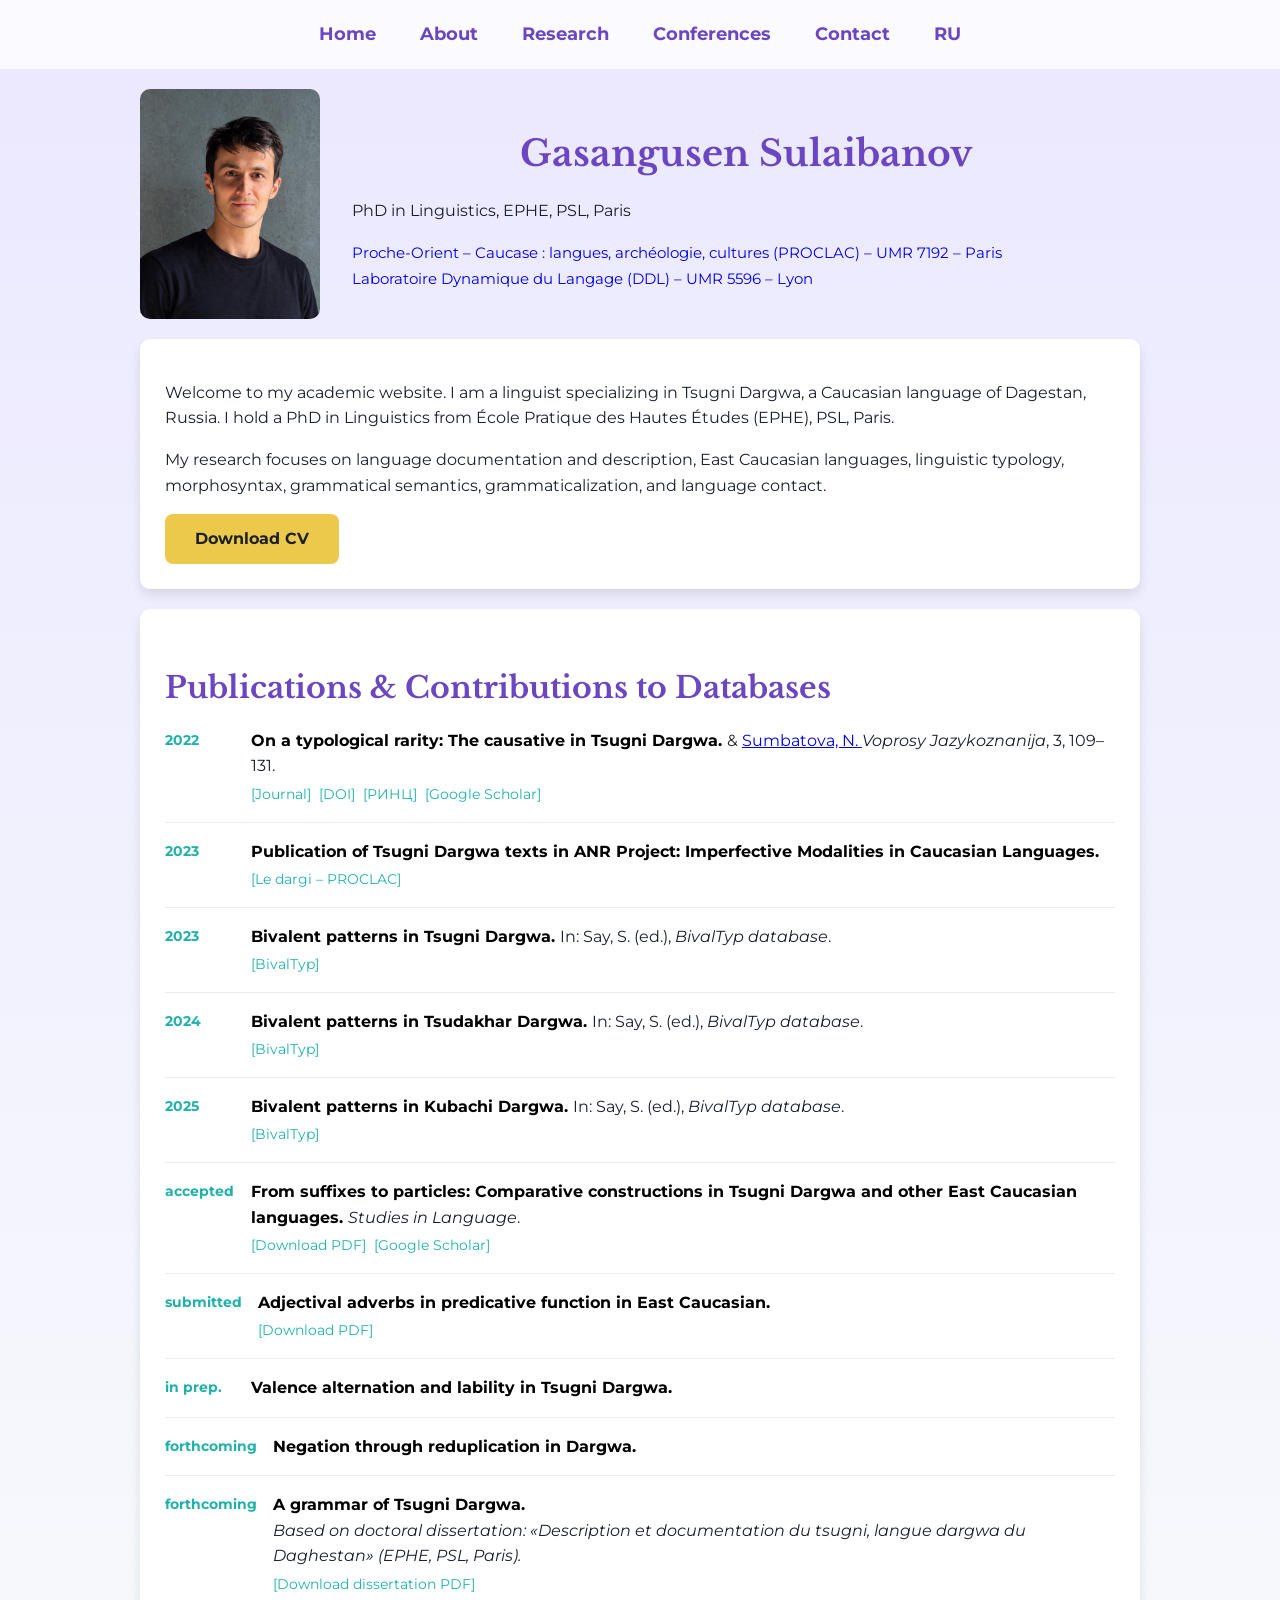
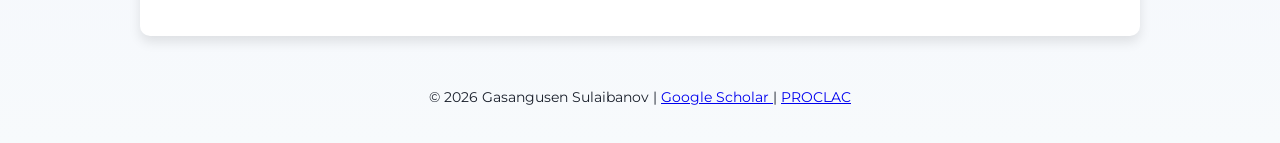
==== commit c4bb58f2: "Refactor profile section in index.html" ====
--- a/index.html
+++ b/index.html
@@ -32,29 +32,46 @@
         <a href="#" class="lang">RU</a>
     </nav>
 
+
     <div class="container">
 
-        <header>
-            <h1>Gasangusen Sulaibanov</h1>
-
-            <p>
-                PhD in Linguistics, EPHE, PSL, Paris
-            </p>
-
-            <p class="affiliations">
-                <a href="https://proclac.cnrs.fr/"
-                   target="_blank"
-                   rel="noopener noreferrer">
-                    Proche-Orient – Caucase : langues, archéologie, cultures (PROCLAC) – UMR 7192 – Paris
-                </a>
-                <br>
-
-                <a href="https://ddl.cnrs.fr/"
-                   target="_blank"
-                   rel="noopener noreferrer">
-                    Laboratoire Dynamique du Langage (DDL) – UMR 5596 – Lyon
-                </a>
-            </p>
+        <header class="profile-header">
+
+            <div class="profile-photo">
+                <img src="Gasik.jpg"
+                     alt="Gasangusen Sulaibanov"
+                     loading="eager">
+            </div>
+
+            <div class="profile-info">
+
+                <h1>Gasangusen Sulaibanov</h1>
+
+                <p>
+                    PhD in Linguistics, EPHE, PSL, Paris
+                </p>
+
+                <p class="affiliations">
+
+                    <a href="https://proclac.cnrs.fr/"
+                       target="_blank"
+                       rel="noopener noreferrer">
+                        Proche-Orient – Caucase : langues, archéologie, cultures
+                        (PROCLAC) – UMR 7192 – Paris
+                    </a>
+
+                    <br>
+
+                    <a href="https://ddl.cnrs.fr/"
+                       target="_blank"
+                       rel="noopener noreferrer">
+                        Laboratoire Dynamique du Langage (DDL) – UMR 5596 – Lyon
+                    </a>
+
+                </p>
+
+            </div>
+
         </header>
 
 
@@ -85,6 +102,7 @@
 
                 <ul class="pub-list">
 
+
                     <li>
                         <span class="pub-year">2022</span>
 
@@ -131,6 +149,7 @@
                                 </a>
 
                             </div>
+
                         </div>
                     </li>
 
@@ -347,6 +366,7 @@
 
                         </div>
                     </li>
+
 
                 </ul>
 
@@ -382,6 +402,34 @@
 
     <style>
 
+        /* Profile header */
+
+        .profile-header {
+            display: flex;
+            align-items: center;
+            gap: 2rem;
+        }
+
+        .profile-photo {
+            flex: 0 0 180px;
+        }
+
+        .profile-photo img {
+            width: 180px;
+            height: 230px;
+            object-fit: cover;
+            object-position: center top;
+            border-radius: 10px;
+            display: block;
+        }
+
+        .profile-info {
+            flex: 1;
+        }
+
+
+        /* Affiliations */
+
         .affiliations {
             margin-top: 0.5rem;
             font-size: 0.95rem;
@@ -395,6 +443,9 @@
         .affiliations a:hover {
             text-decoration: underline;
         }
+
+
+        /* Publications */
 
         #publications h2 {
             margin-bottom: 1rem;
@@ -438,6 +489,9 @@
             font-weight: 700;
         }
 
+
+        /* Publication links */
+
         .pub-links {
             margin-top: 0.3rem;
             display: flex;
@@ -455,6 +509,27 @@
             text-decoration: underline;
         }
 
+
+        /* Mobile */
+
+        @media (max-width: 700px) {
+
+            .profile-header {
+                flex-direction: column;
+                align-items: flex-start;
+            }
+
+            .profile-photo {
+                flex-basis: auto;
+            }
+
+            .profile-photo img {
+                width: 160px;
+                height: 205px;
+            }
+
+        }
+
     </style>
 
 </body>
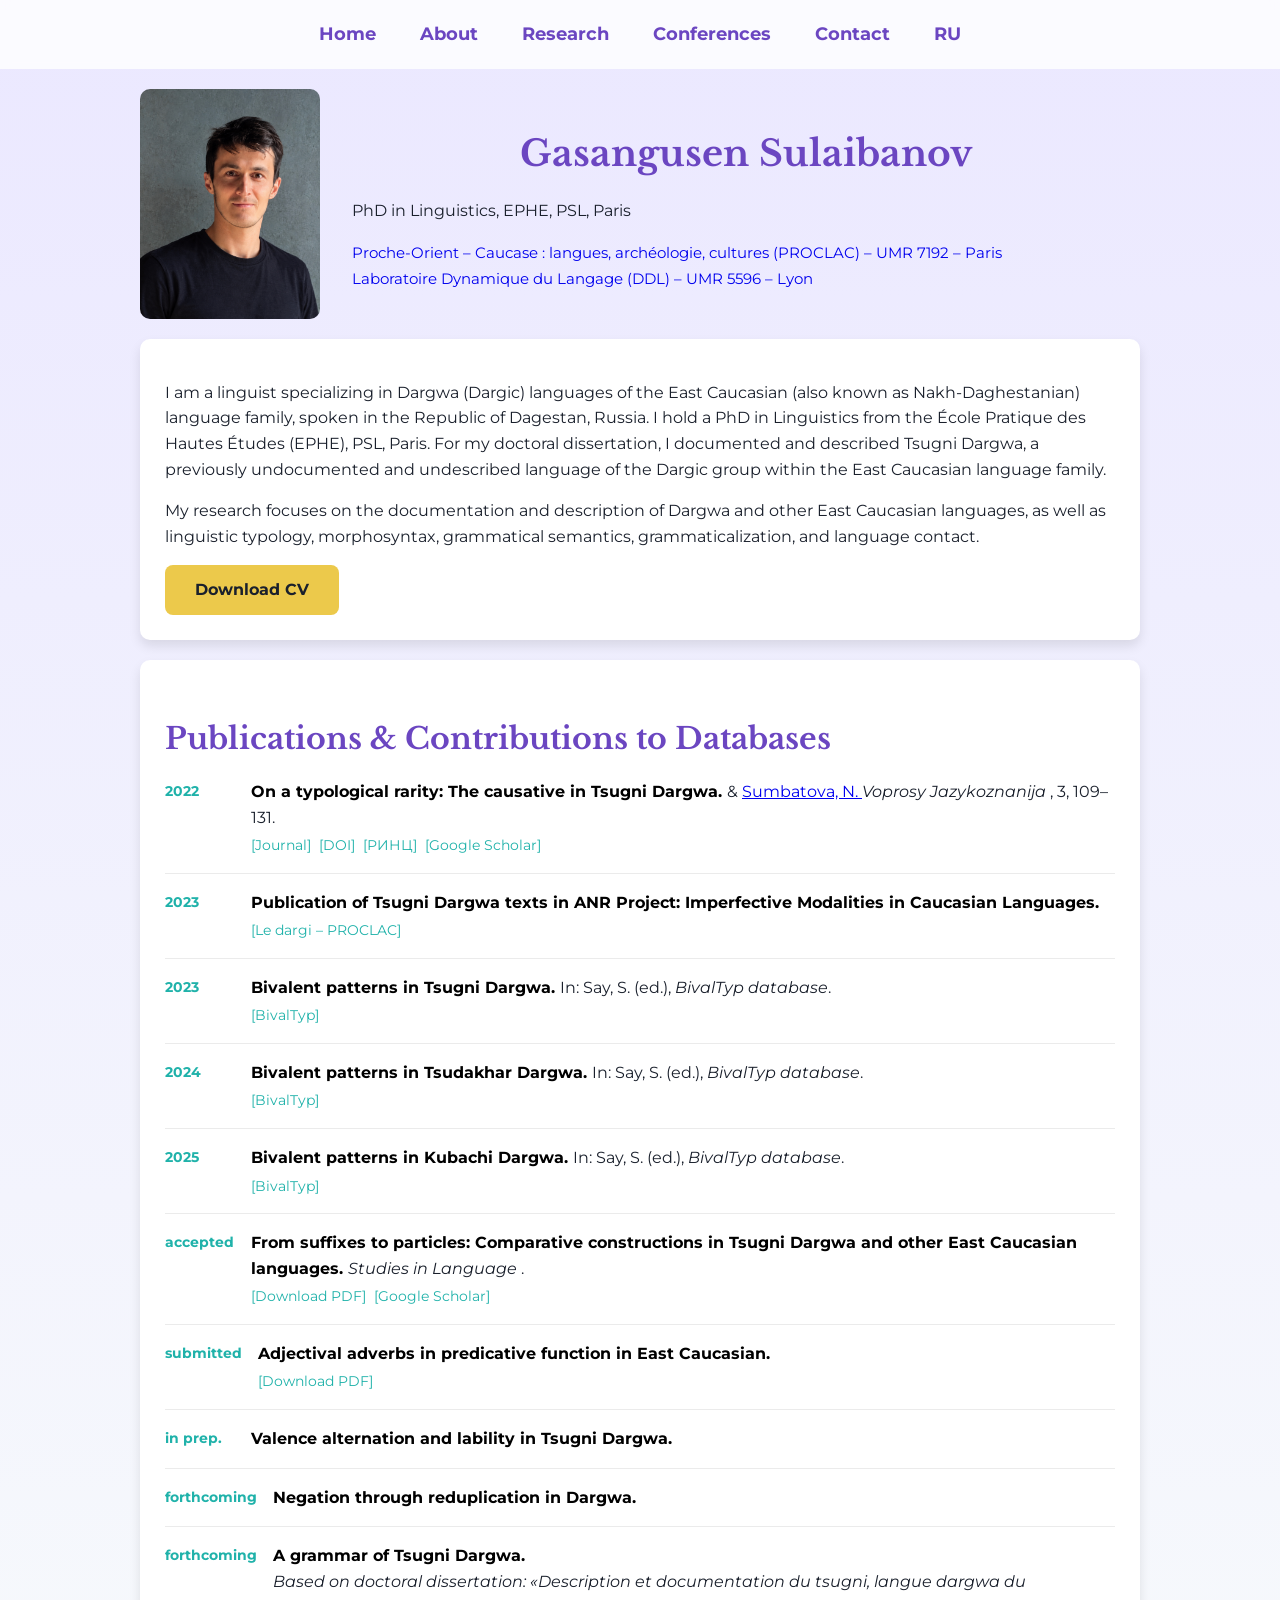
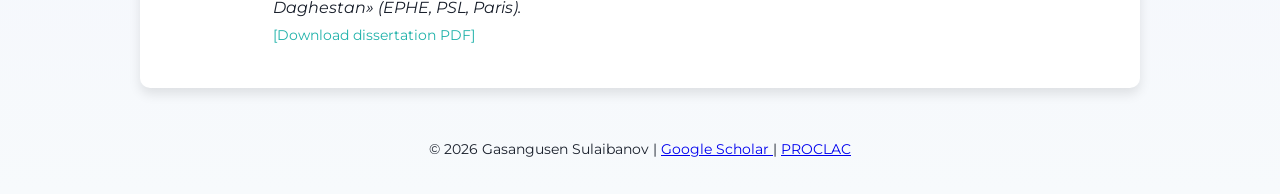
==== commit e40794ea: "Refine meta tags and introduction content Updated meta tags and content to enhance SEO and provide m" ====
--- a/index.html
+++ b/index.html
@@ -6,13 +6,13 @@
 
     <title>Gasangusen Sulaibanov - Linguist, Tsugni Dargwa</title>
 
-    <meta name="description" content="Gasangusen Sulaibanov, PhD in Linguistics, EPHE, PSL, Paris. Linguist specializing in Tsugni Dargwa and East Caucasian languages. Affiliated with PROCLAC (UMR 7192), Paris, and Laboratoire Dynamique du Langage (DDL, UMR 5596), Lyon.">
-
-    <meta name="keywords" content="Gasangusen Sulaibanov, Tsugni Dargwa, linguist, Dagestan, EPHE, PSL, PROCLAC, DDL, East Caucasian languages, Dargwa grammar, language documentation">
-
-    <meta property="og:title" content="Gasangusen Sulaibanov | Linguist, Tsugni Dargwa">
-
-    <meta property="og:description" content="Gasangusen Sulaibanov, PhD in Linguistics, EPHE, PSL, Paris. Research on Tsugni Dargwa, East Caucasian languages, language documentation and linguistic typology.">
+    <meta name="description" content="Gasangusen Sulaibanov, PhD in Linguistics, EPHE, PSL, Paris. Linguist specializing in Dargwa (Dargic) languages of the East Caucasian (Nakh-Daghestanian) language family. Research on Tsugni Dargwa, language documentation, linguistic typology and East Caucasian languages.">
+
+    <meta name="keywords" content="Gasangusen Sulaibanov, Dargwa, Dargic, Tsugni Dargwa, linguist, Dagestan, EPHE, PSL, PROCLAC, DDL, East Caucasian languages, Nakh-Daghestanian, language documentation, Dargwa grammar">
+
+    <meta property="og:title" content="Gasangusen Sulaibanov | Linguist, Dargwa">
+
+    <meta property="og:description" content="Gasangusen Sulaibanov, PhD in Linguistics, EPHE, PSL, Paris. Linguist specializing in Dargwa (Dargic) languages of the East Caucasian language family, with a focus on Tsugni Dargwa.">
 
     <meta property="og:url" content="https://gasik10.github.io/Gasangusen-Sulaibanov/">
 
@@ -35,6 +35,8 @@
 
     <div class="container">
 
+        <!-- Profile -->
+
         <header class="profile-header">
 
             <div class="profile-photo">
@@ -77,25 +79,34 @@
 
         <main>
 
+            <!-- About / Introduction -->
+
             <section class="card">
 
                 <p>
-                    Welcome to my academic website. I am a linguist specializing in Tsugni Dargwa,
-                    a Caucasian language of Dagestan, Russia. I hold a PhD in Linguistics from
-                    École Pratique des Hautes Études (EPHE), PSL, Paris.
+                    I am a linguist specializing in Dargwa (Dargic) languages of the East Caucasian
+                    (also known as Nakh-Daghestanian) language family, spoken in the Republic of
+                    Dagestan, Russia. I hold a PhD in Linguistics from the École Pratique des
+                    Hautes Études (EPHE), PSL, Paris. For my doctoral dissertation, I documented
+                    and described Tsugni Dargwa, a previously undocumented and undescribed language
+                    of the Dargic group within the East Caucasian language family.
                 </p>
 
                 <p>
-                    My research focuses on language documentation and description, East Caucasian
-                    languages, linguistic typology, morphosyntax, grammatical semantics,
-                    grammaticalization, and language contact.
+                    My research focuses on the documentation and description of Dargwa and other
+                    East Caucasian languages, as well as linguistic typology, morphosyntax,
+                    grammatical semantics, grammaticalization, and language contact.
                 </p>
 
-                <a href="cv.pdf" class="button">Download CV</a>
+                <a href="cv.pdf" class="button">
+                    Download CV
+                </a>
 
             </section>
 
 
+            <!-- Publications -->
+
             <section class="card" id="publications">
 
                 <h2>Publications & Contributions to Databases</h2>
@@ -103,8 +114,13 @@
                 <ul class="pub-list">
 
 
-                    <li>
-                        <span class="pub-year">2022</span>
+                    <!-- 2022 -->
+
+                    <li>
+
+                        <span class="pub-year">
+                            2022
+                        </span>
 
                         <div class="pub-info">
 
@@ -120,7 +136,10 @@
                                 Sumbatova, N.
                             </a>
 
-                            <em>Voprosy Jazykoznanija</em>, 3, 109–131.
+                            <em>
+                                Voprosy Jazykoznanija
+                            </em>,
+                            3, 109–131.
 
                             <div class="pub-links">
 
@@ -151,11 +170,17 @@
                             </div>
 
                         </div>
-                    </li>
-
-
-                    <li>
-                        <span class="pub-year">2023</span>
+
+                    </li>
+
+
+                    <!-- 2023 -->
+
+                    <li>
+
+                        <span class="pub-year">
+                            2023
+                        </span>
 
                         <div class="pub-info">
 
@@ -175,11 +200,15 @@
                             </div>
 
                         </div>
-                    </li>
-
-
-                    <li>
-                        <span class="pub-year">2023</span>
+
+                    </li>
+
+
+                    <li>
+
+                        <span class="pub-year">
+                            2023
+                        </span>
 
                         <div class="pub-info">
 
@@ -201,11 +230,17 @@
                             </div>
 
                         </div>
-                    </li>
-
-
-                    <li>
-                        <span class="pub-year">2024</span>
+
+                    </li>
+
+
+                    <!-- 2024 -->
+
+                    <li>
+
+                        <span class="pub-year">
+                            2024
+                        </span>
 
                         <div class="pub-info">
 
@@ -227,11 +262,17 @@
                             </div>
 
                         </div>
-                    </li>
-
-
-                    <li>
-                        <span class="pub-year">2025</span>
+
+                    </li>
+
+
+                    <!-- 2025 -->
+
+                    <li>
+
+                        <span class="pub-year">
+                            2025
+                        </span>
 
                         <div class="pub-info">
 
@@ -253,11 +294,17 @@
                             </div>
 
                         </div>
-                    </li>
-
-
-                    <li>
-                        <span class="pub-year">accepted</span>
+
+                    </li>
+
+
+                    <!-- Accepted -->
+
+                    <li>
+
+                        <span class="pub-year">
+                            accepted
+                        </span>
 
                         <div class="pub-info">
 
@@ -266,7 +313,9 @@
                                 and other East Caucasian languages.
                             </strong>
 
-                            <em>Studies in Language</em>.
+                            <em>
+                                Studies in Language
+                            </em>.
 
                             <div class="pub-links">
 
@@ -285,11 +334,17 @@
                             </div>
 
                         </div>
-                    </li>
-
-
-                    <li>
-                        <span class="pub-year">submitted</span>
+
+                    </li>
+
+
+                    <!-- Submitted -->
+
+                    <li>
+
+                        <span class="pub-year">
+                            submitted
+                        </span>
 
                         <div class="pub-info">
 
@@ -308,11 +363,17 @@
                             </div>
 
                         </div>
-                    </li>
-
-
-                    <li>
-                        <span class="pub-year">in prep.</span>
+
+                    </li>
+
+
+                    <!-- In preparation -->
+
+                    <li>
+
+                        <span class="pub-year">
+                            in prep.
+                        </span>
 
                         <div class="pub-info">
 
@@ -321,11 +382,17 @@
                             </strong>
 
                         </div>
-                    </li>
-
-
-                    <li>
-                        <span class="pub-year">forthcoming</span>
+
+                    </li>
+
+
+                    <!-- Forthcoming -->
+
+                    <li>
+
+                        <span class="pub-year">
+                            forthcoming
+                        </span>
 
                         <div class="pub-info">
 
@@ -334,11 +401,17 @@
                             </strong>
 
                         </div>
-                    </li>
-
-
-                    <li>
-                        <span class="pub-year">forthcoming</span>
+
+                    </li>
+
+
+                    <!-- Forthcoming -->
+
+                    <li>
+
+                        <span class="pub-year">
+                            forthcoming
+                        </span>
 
                         <div class="pub-info">
 
@@ -365,6 +438,7 @@
                             </div>
 
                         </div>
+
                     </li>
 
 
@@ -375,9 +449,12 @@
         </main>
 
 
+        <!-- Footer -->
+
         <footer>
 
             <p>
+
                 © 2026 Gasangusen Sulaibanov |
 
                 <a href="https://scholar.google.com/citations?user=ktXs8KIAAAAJ"
@@ -393,6 +470,7 @@
                    rel="noopener noreferrer">
                     PROCLAC
                 </a>
+
             </p>
 
         </footer>
@@ -400,9 +478,13 @@
     </div>
 
 
+    <!-- Page-specific styles -->
+
     <style>
 
-        /* Profile header */
+        /* =========================
+           PROFILE
+           ========================= */
 
         .profile-header {
             display: flex;
@@ -428,7 +510,9 @@
         }
 
 
-        /* Affiliations */
+        /* =========================
+           AFFILIATIONS
+           ========================= */
 
         .affiliations {
             margin-top: 0.5rem;
@@ -445,7 +529,9 @@
         }
 
 
-        /* Publications */
+        /* =========================
+           PUBLICATIONS
+           ========================= */
 
         #publications h2 {
             margin-bottom: 1rem;
@@ -463,7 +549,7 @@
             display: flex;
             gap: 1rem;
             padding-bottom: 1rem;
-            border-bottom: 1px solid rgba(0,0,0,0.08);
+            border-bottom: 1px solid rgba(0, 0, 0, 0.08);
         }
 
         .pub-list li:last-child {
@@ -490,7 +576,9 @@
         }
 
 
-        /* Publication links */
+        /* =========================
+           PUBLICATION LINKS
+           ========================= */
 
         .pub-links {
             margin-top: 0.3rem;
@@ -510,7 +598,9 @@
         }
 
 
-        /* Mobile */
+        /* =========================
+           MOBILE
+           ========================= */
 
         @media (max-width: 700px) {
 
@@ -532,5 +622,6 @@
 
     </style>
 
+
 </body>
 </html>
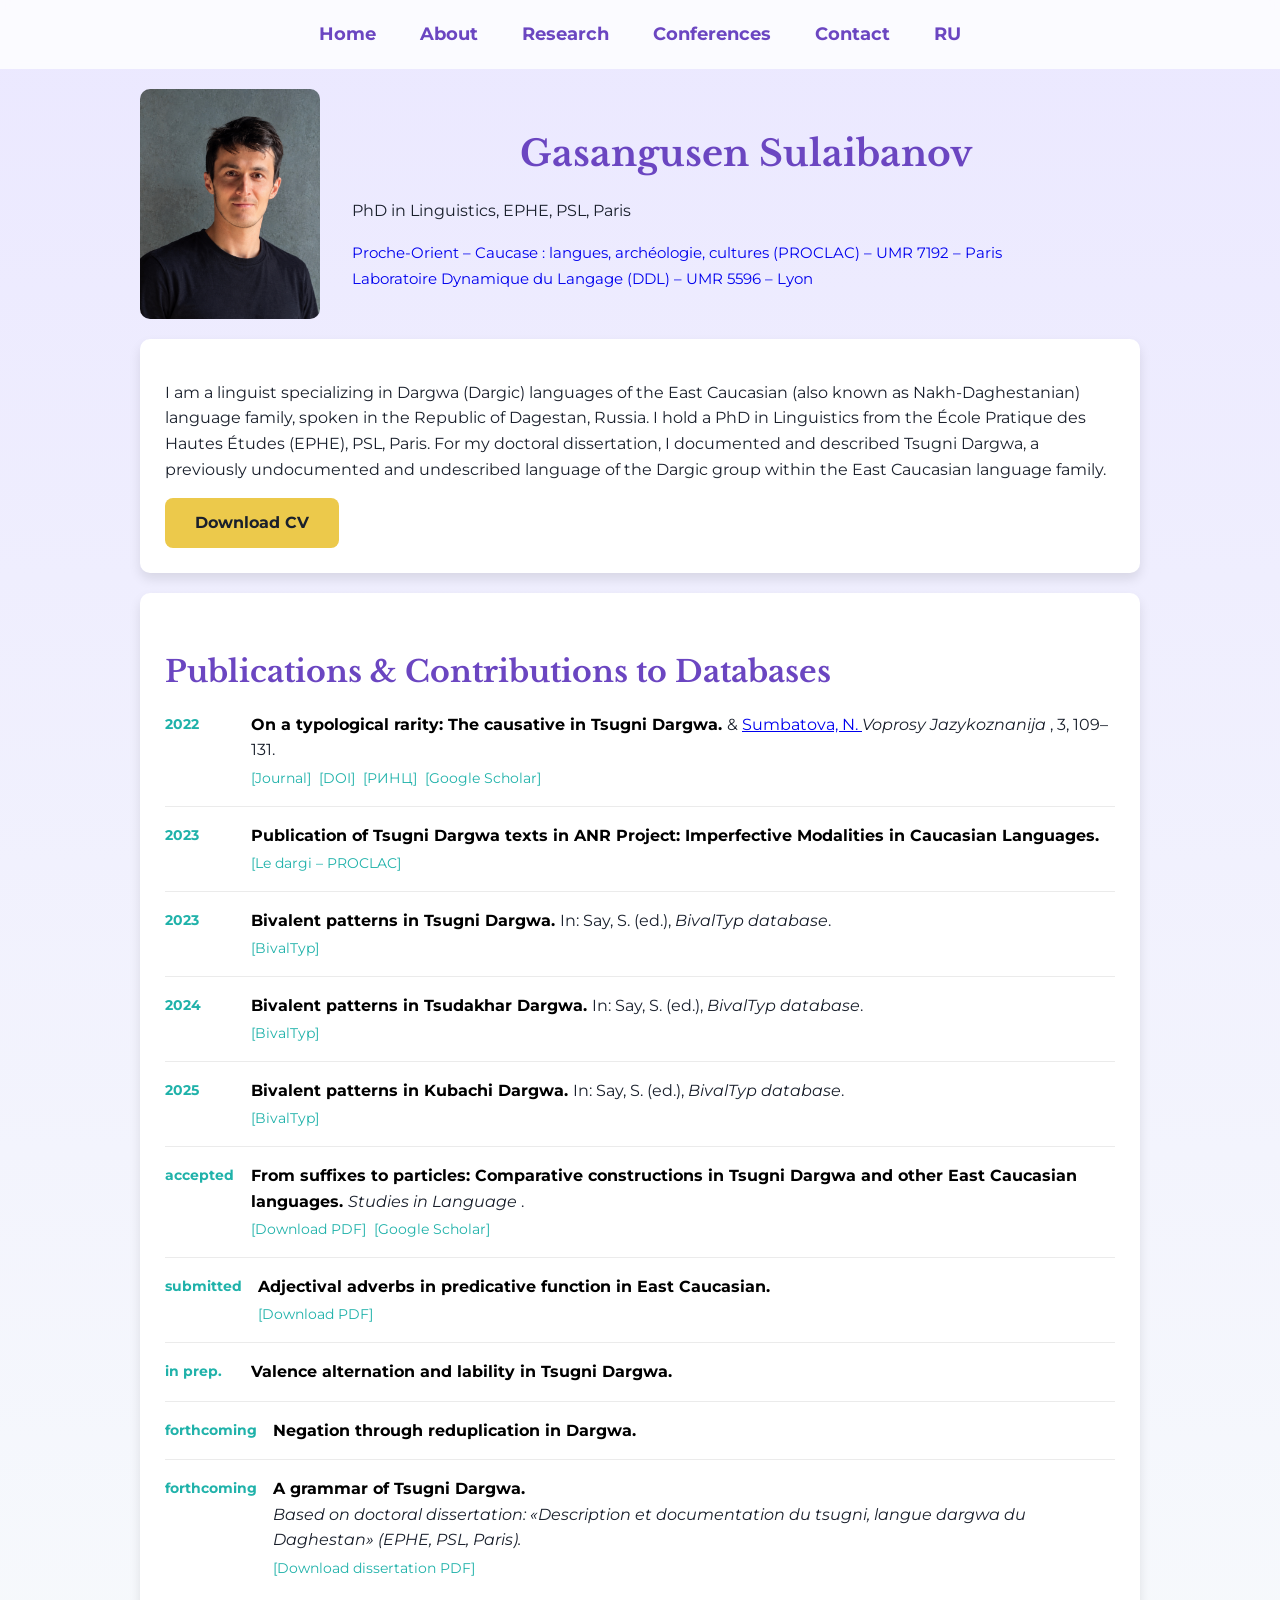
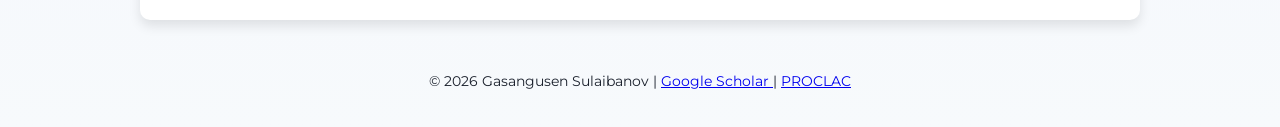
==== commit 7b0db896: "Refine meta description and update comments Updated the description meta tag to remove redundancy an" ====
--- a/index.html
+++ b/index.html
@@ -6,7 +6,7 @@
 
     <title>Gasangusen Sulaibanov - Linguist, Tsugni Dargwa</title>
 
-    <meta name="description" content="Gasangusen Sulaibanov, PhD in Linguistics, EPHE, PSL, Paris. Linguist specializing in Dargwa (Dargic) languages of the East Caucasian (Nakh-Daghestanian) language family. Research on Tsugni Dargwa, language documentation, linguistic typology and East Caucasian languages.">
+    <meta name="description" content="Gasangusen Sulaibanov, PhD in Linguistics, EPHE, PSL, Paris. Linguist specializing in Dargwa (Dargic) languages of the East Caucasian (Nakh-Daghestanian) language family. Research on Tsugni Dargwa and East Caucasian languages.">
 
     <meta name="keywords" content="Gasangusen Sulaibanov, Dargwa, Dargic, Tsugni Dargwa, linguist, Dagestan, EPHE, PSL, PROCLAC, DDL, East Caucasian languages, Nakh-Daghestanian, language documentation, Dargwa grammar">
 
@@ -79,7 +79,7 @@
 
         <main>
 
-            <!-- About / Introduction -->
+            <!-- Introduction -->
 
             <section class="card">
 
@@ -92,12 +92,6 @@
                     of the Dargic group within the East Caucasian language family.
                 </p>
 
-                <p>
-                    My research focuses on the documentation and description of Dargwa and other
-                    East Caucasian languages, as well as linguistic typology, morphosyntax,
-                    grammatical semantics, grammaticalization, and language contact.
-                </p>
-
                 <a href="cv.pdf" class="button">
                     Download CV
                 </a>
@@ -477,8 +471,6 @@
 
     </div>
 
-
-    <!-- Page-specific styles -->
 
     <style>
 
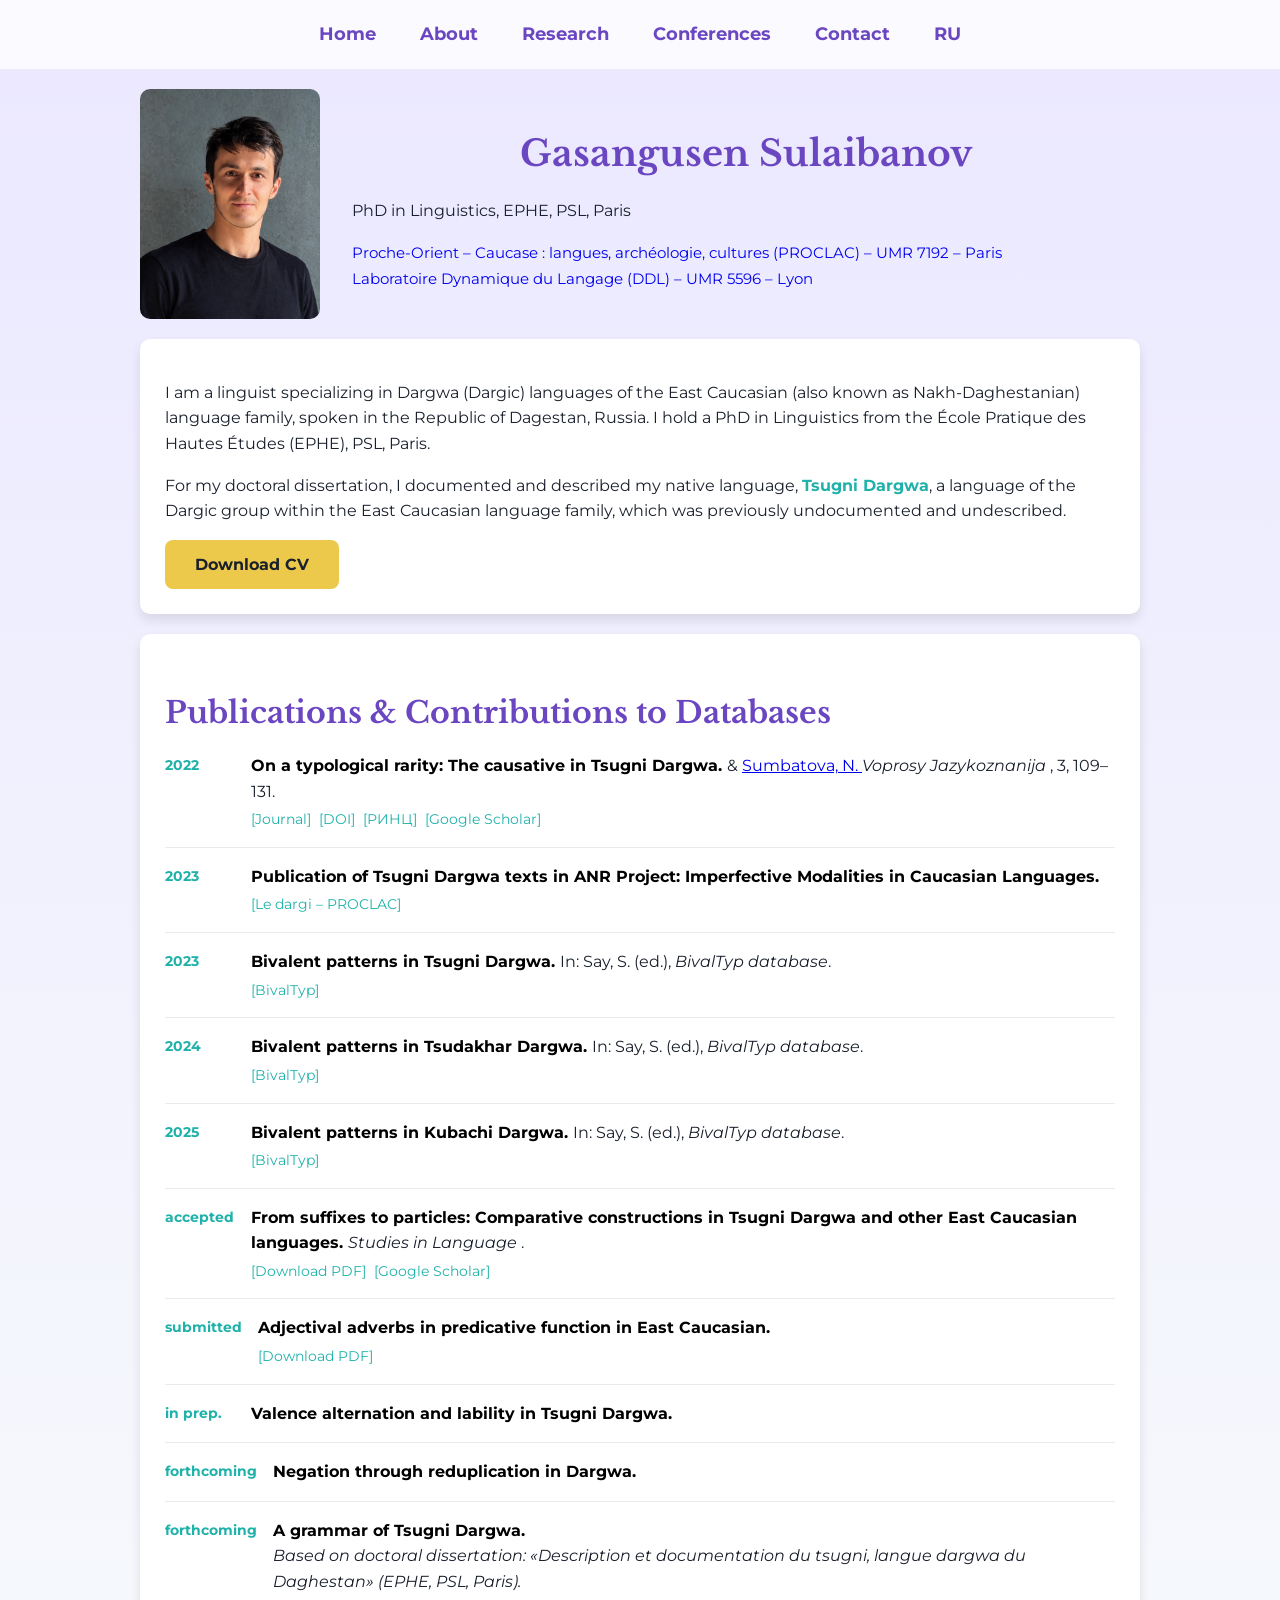
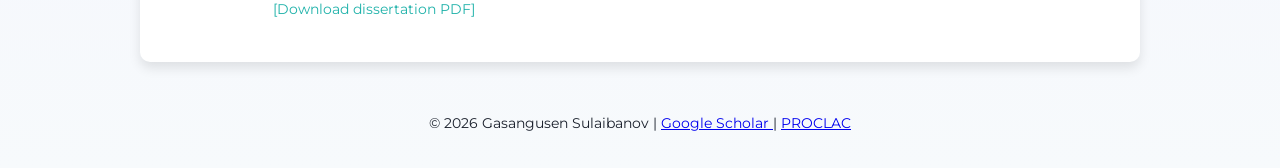
==== commit 8061f2fa: "Revise title and description in index.html Updated title and description meta tags for clarity. Adde" ====
--- a/index.html
+++ b/index.html
@@ -4,9 +4,9 @@
     <meta charset="UTF-8">
     <meta name="viewport" content="width=device-width, initial-scale=1.0">
 
-    <title>Gasangusen Sulaibanov - Linguist, Tsugni Dargwa</title>
-
-    <meta name="description" content="Gasangusen Sulaibanov, PhD in Linguistics, EPHE, PSL, Paris. Linguist specializing in Dargwa (Dargic) languages of the East Caucasian (Nakh-Daghestanian) language family. Research on Tsugni Dargwa and East Caucasian languages.">
+    <title>Gasangusen Sulaibanov - Linguist, Dargwa</title>
+
+    <meta name="description" content="Gasangusen Sulaibanov, PhD in Linguistics, EPHE, PSL, Paris. Linguist specializing in Dargwa (Dargic) languages of the East Caucasian (Nakh-Daghestanian) language family, with a focus on Tsugni Dargwa.">
 
     <meta name="keywords" content="Gasangusen Sulaibanov, Dargwa, Dargic, Tsugni Dargwa, linguist, Dagestan, EPHE, PSL, PROCLAC, DDL, East Caucasian languages, Nakh-Daghestanian, language documentation, Dargwa grammar">
 
@@ -87,9 +87,14 @@
                     I am a linguist specializing in Dargwa (Dargic) languages of the East Caucasian
                     (also known as Nakh-Daghestanian) language family, spoken in the Republic of
                     Dagestan, Russia. I hold a PhD in Linguistics from the École Pratique des
-                    Hautes Études (EPHE), PSL, Paris. For my doctoral dissertation, I documented
-                    and described Tsugni Dargwa, a previously undocumented and undescribed language
-                    of the Dargic group within the East Caucasian language family.
+                    Hautes Études (EPHE), PSL, Paris.
+                </p>
+
+                <p>
+                    For my doctoral dissertation, I documented and described my native language,
+                    <span class="language-name">Tsugni Dargwa</span>, a language of the Dargic group
+                    within the East Caucasian language family, which was previously undocumented
+                    and undescribed.
                 </p>
 
                 <a href="cv.pdf" class="button">
@@ -522,6 +527,16 @@
 
 
         /* =========================
+           LANGUAGE NAME
+           ========================= */
+
+        .language-name {
+            color: #20b2aa;
+            font-weight: 700;
+        }
+
+
+        /* =========================
            PUBLICATIONS
            ========================= */
 
